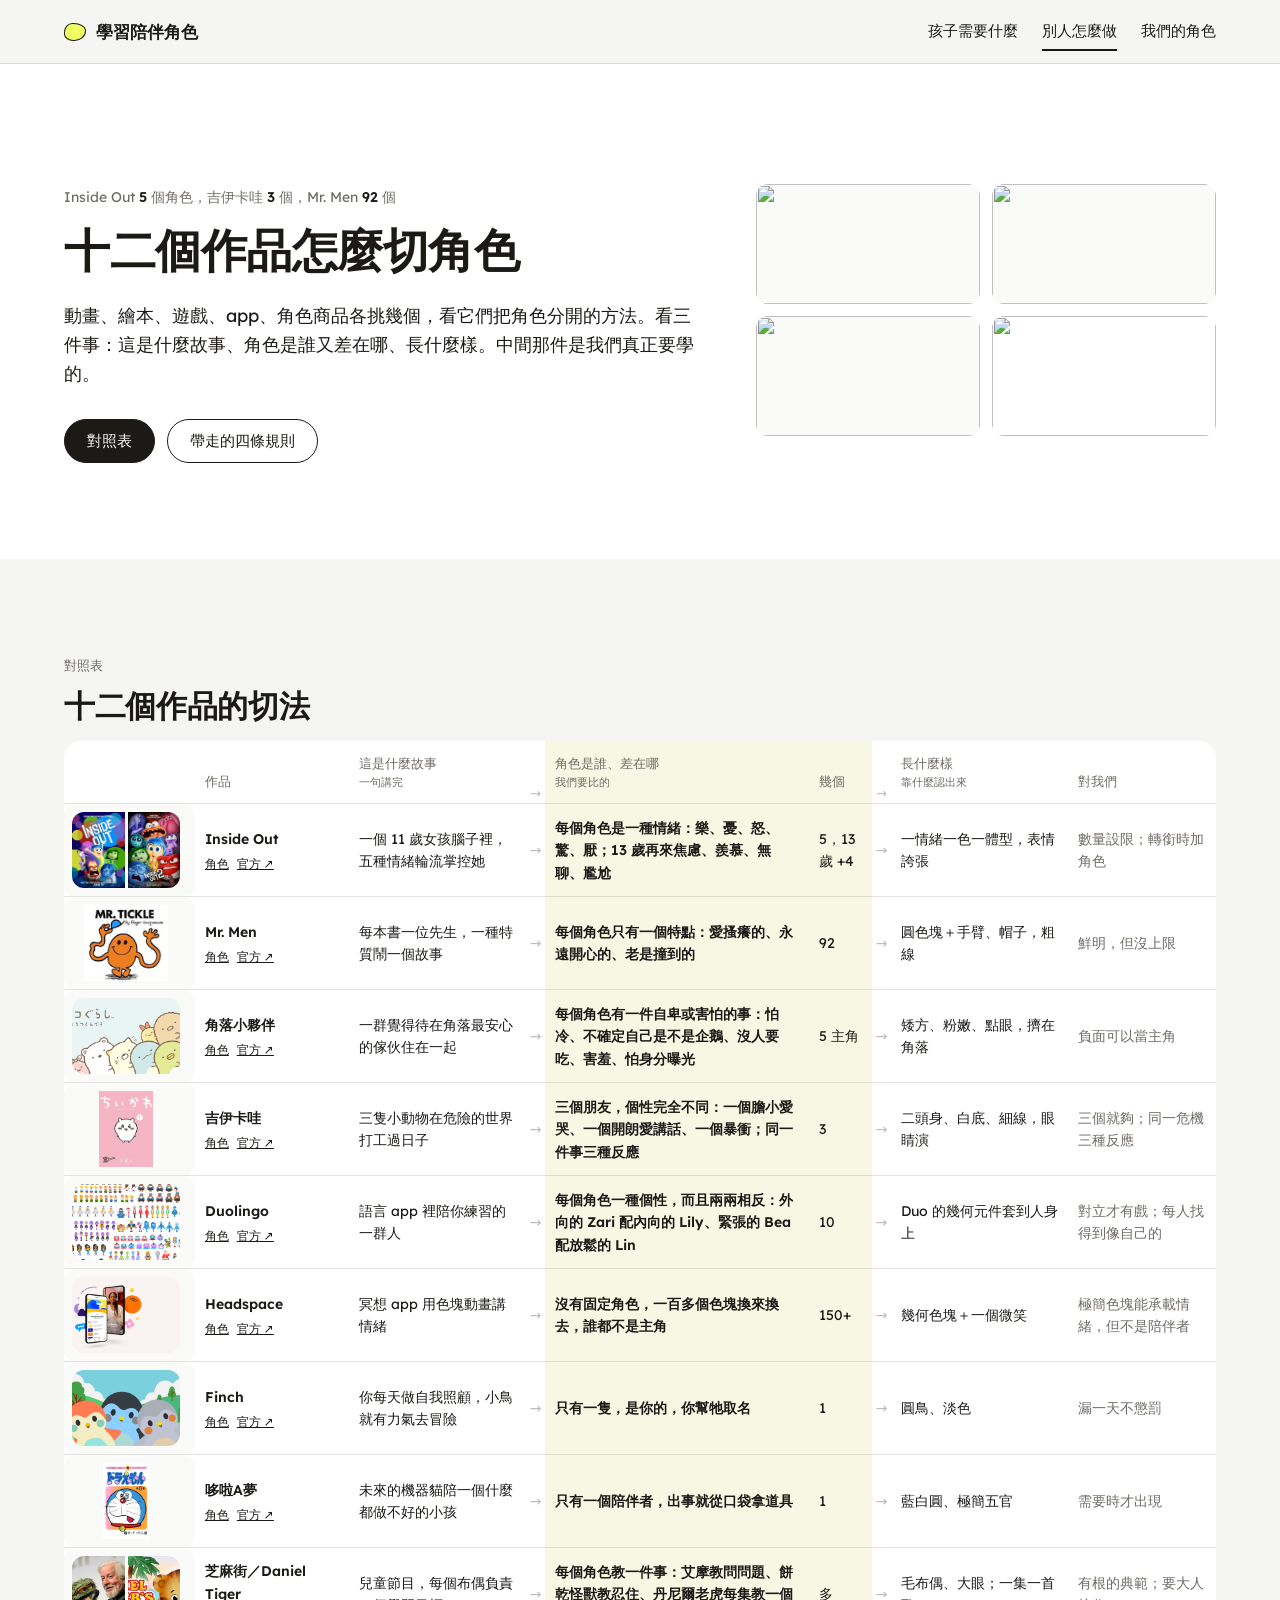
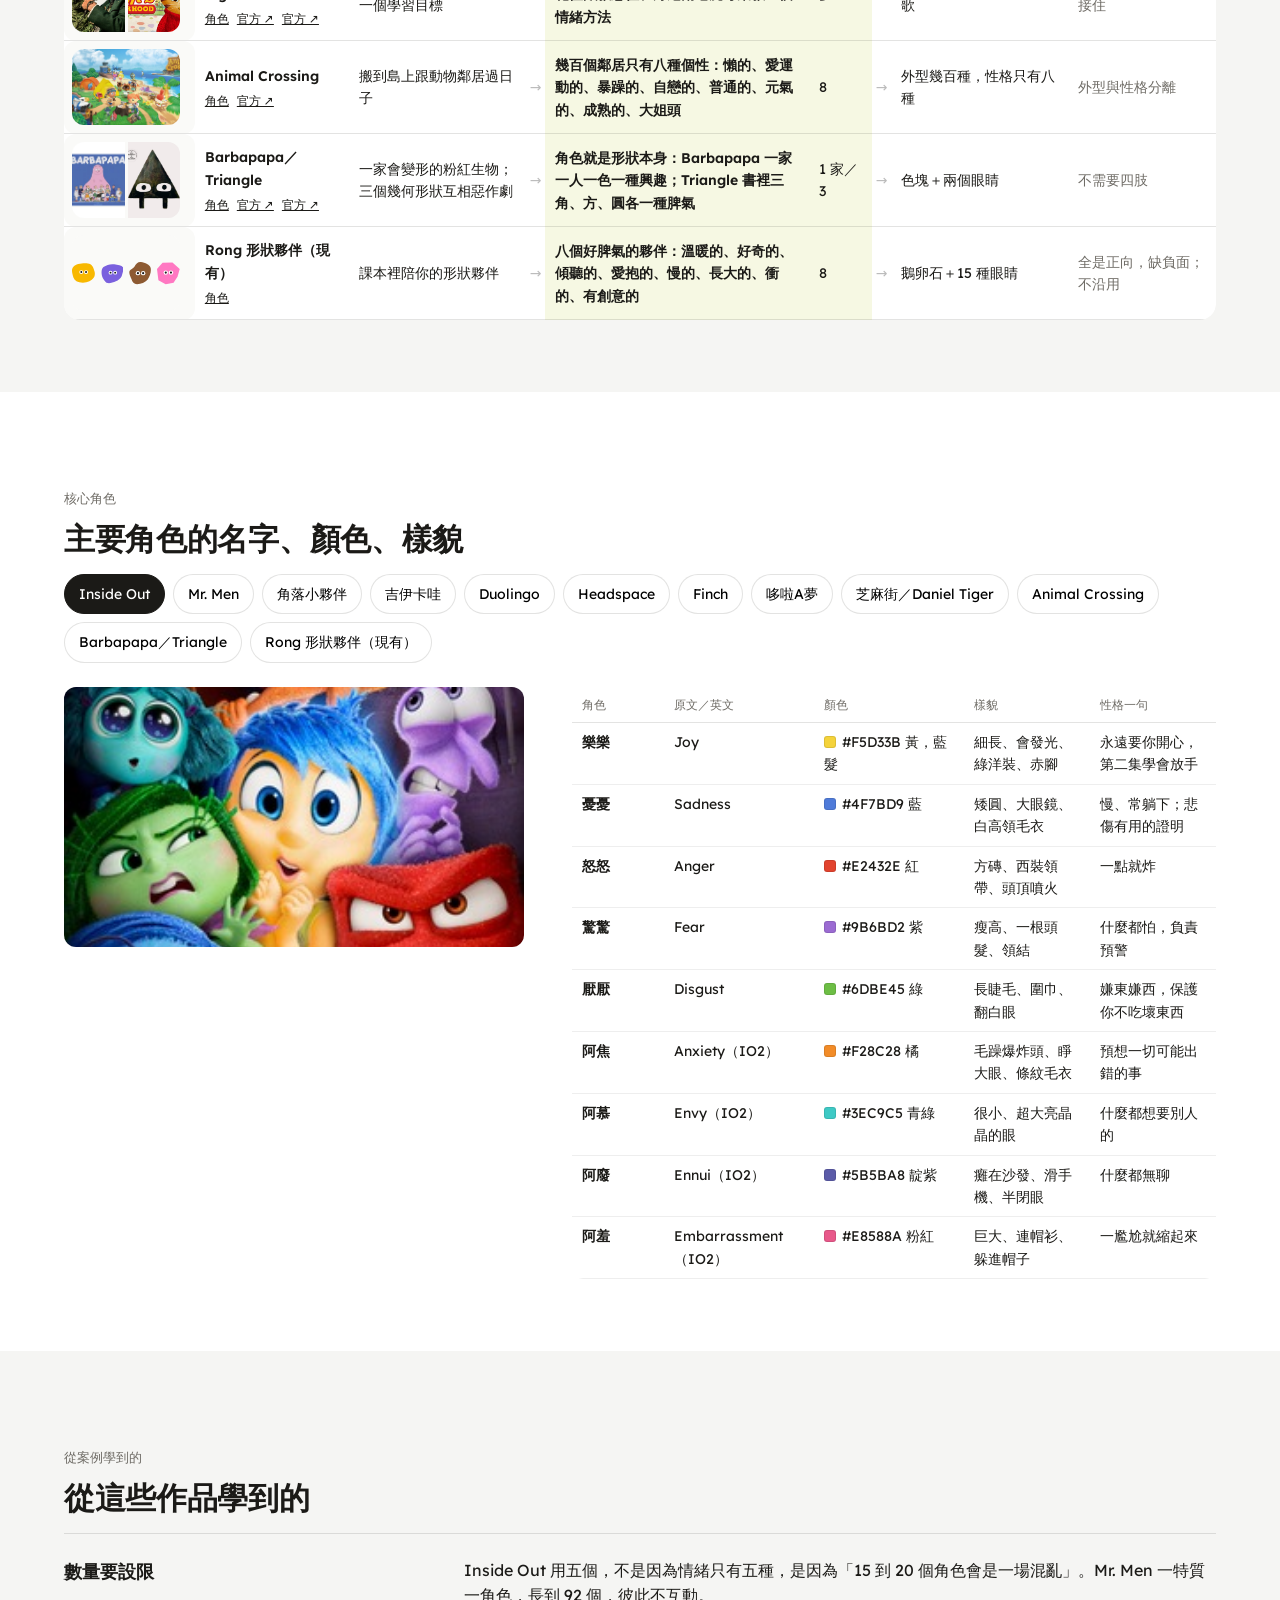
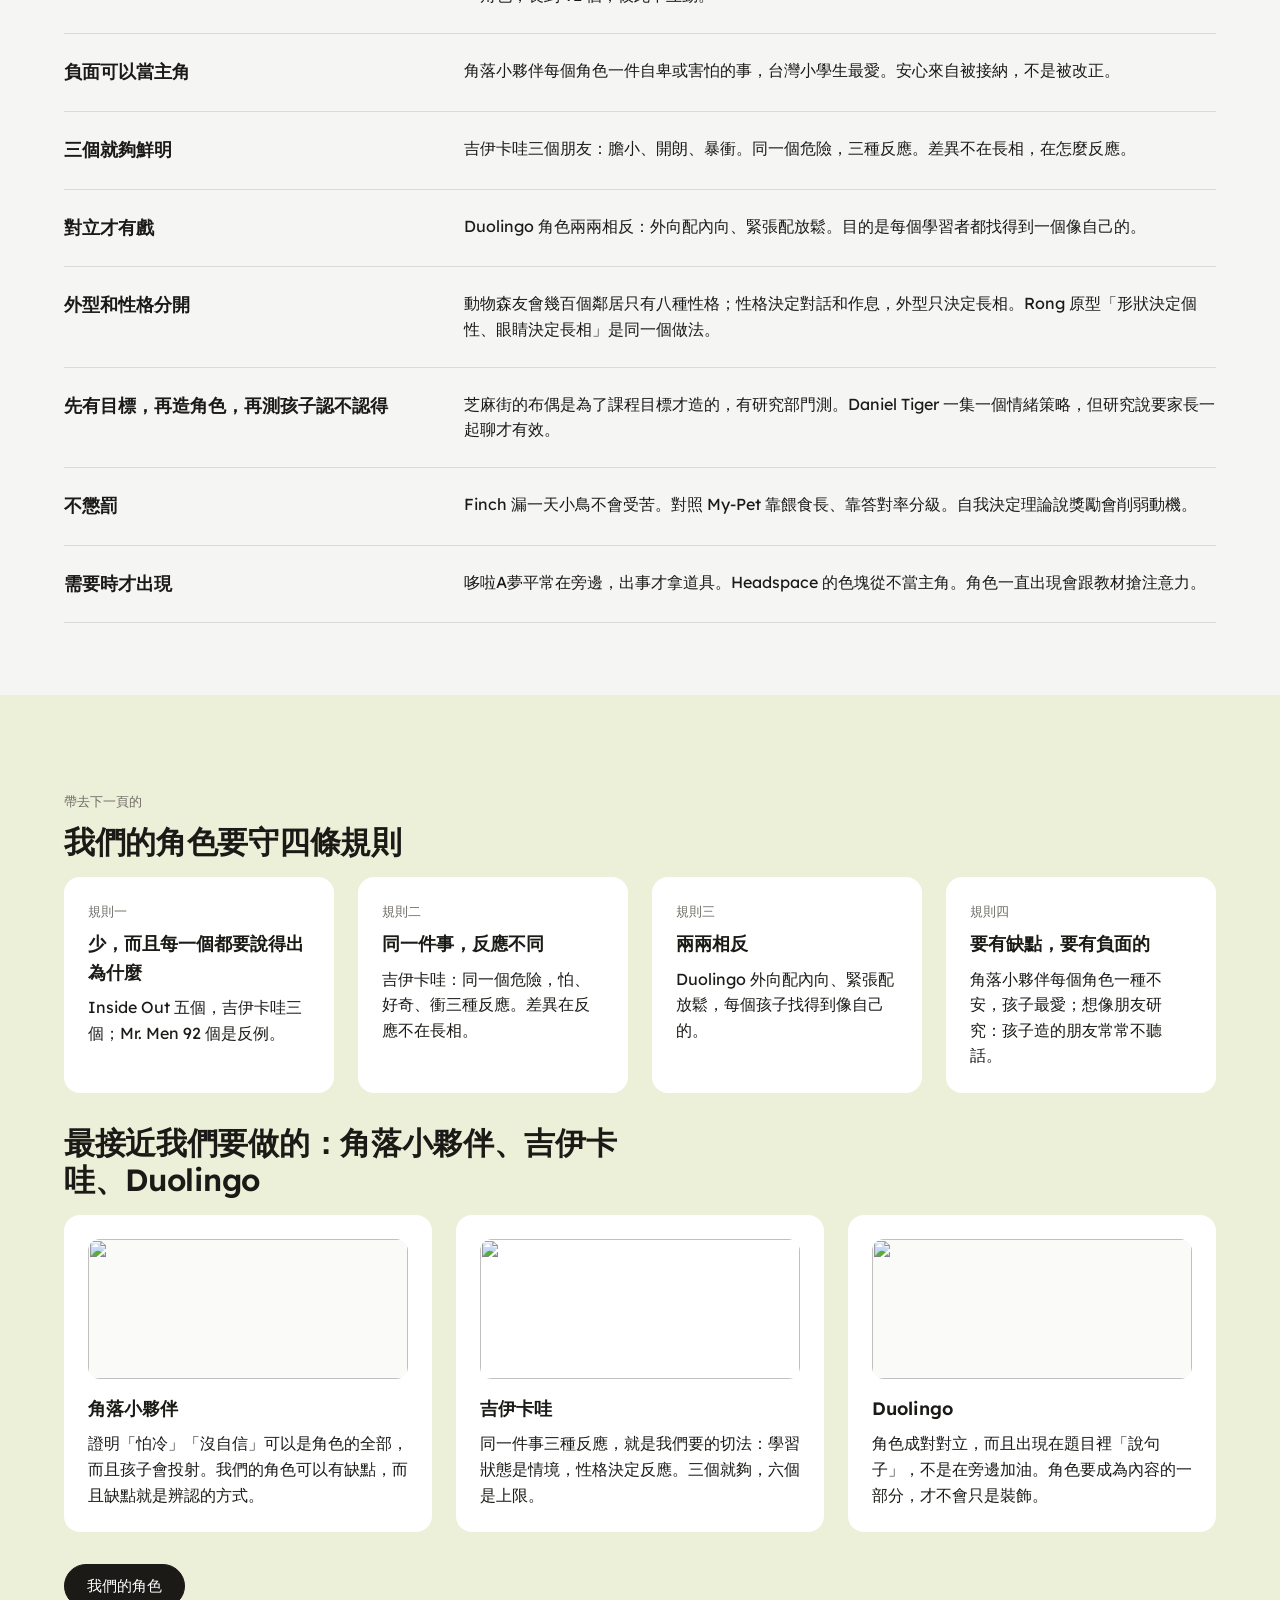
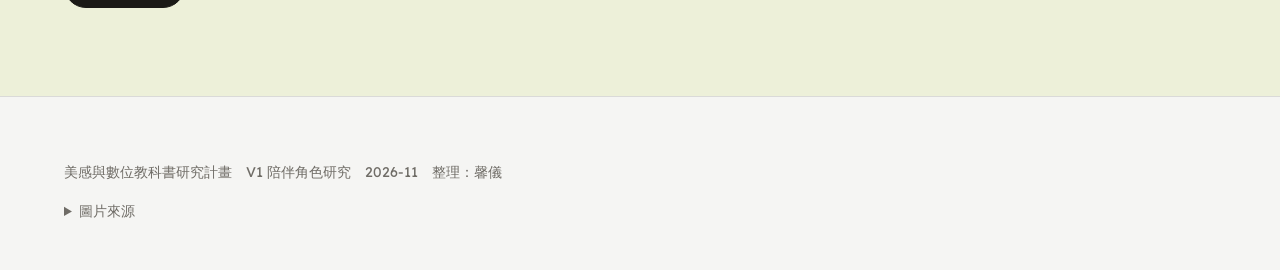
==== cases.html @ c7c50f67 "學習陪伴角色研究網站：孩子需要什麼、別人怎麼做、我們的角色" ====
<!doctype html>
<html lang="zh-Hant">
<head>
<meta charset="utf-8"><meta name="viewport" content="width=device-width, initial-scale=1, viewport-fit=cover">
<title>別人怎麼做｜學習陪伴角色</title>
<link href="https://fonts.googleapis.com/css2?family=Lexend:wght@400;500;600&display=swap" rel="stylesheet">
<link rel="stylesheet" href="style.css">
<style>
.cmp{border-collapse:collapse;width:100%;min-width:1092px;table-layout:fixed;background:#fff;border-radius:16px;overflow:hidden}
.cmp col.c-pic{width:124px}.cmp col.c-name{width:146px}.cmp col.c-story{width:168px}.cmp col.c-arrow{width:18px}.cmp col.c-hl{width:250px}.cmp col.c-n{width:60px}.cmp col.c-look{width:168px}.cmp col.c-take{width:140px}
.cmp th{font-weight:500;font-size:13px;color:var(--muted);text-align:left;padding:12px 10px;border-bottom:1px solid var(--line);vertical-align:bottom}
.cmp th small{display:block;font-size:11px;font-weight:400}
.cmp td{padding:12px 10px;border-bottom:1px solid var(--line);vertical-align:middle;font-size:14px}
.cmp td.pic{padding:8px}.cmp td.pic .pic{width:108px;height:76px}
.cmp td.name b{display:block;font-weight:600}.cmp td.name .lk{display:flex;flex-wrap:wrap;gap:8px;margin-top:4px}.cmp td.name a{font-size:12px}
.cmp .arrow{color:#bbb;text-align:center;padding:0}
.cmp .hl{background:#f6f8e3}.cmp td.hl b{font-weight:600}
.cmp .take{color:var(--muted)}
.chars{border-collapse:collapse;width:100%;font-size:14px;background:#fff;border-radius:12px;overflow:hidden}
.chars th{font-weight:500;color:var(--muted);font-size:12px;text-align:left;padding:8px 10px;border-bottom:1px solid var(--line)}
.chars td{padding:8px 10px;border-bottom:1px solid #eee;vertical-align:top}.chars td b{font-weight:600}
.chars th:first-child,.chars td:first-child{white-space:nowrap;width:92px}.chars td:nth-child(2){width:150px}.chars td:nth-child(3){width:150px}
.two.case{grid-template-columns:5fr 7fr}@media (max-width:900px){.two.case{grid-template-columns:1fr}}
.casepic{height:260px}
.casepic img{width:100%;height:100%;object-fit:cover}
.casepic.contain img{object-fit:contain;background:#fff}
</style>
</head>
<body>
<main>

<section class="hero"><div class="wrap">
  <div class="hero-grid">
    <div>
      <span class="fact">Inside Out <b>5</b> 個角色，吉伊卡哇 <b>3</b> 個，Mr. Men <b>92</b> 個</span>
      <h1>十二個作品怎麼切角色</h1>
      <p class="lead">動畫、繪本、遊戲、app、角色商品各挑幾個，看它們把角色分開的方法。看三件事：這是什麼故事、角色是誰又差在哪、長什麼樣。中間那件是我們真正要學的。</p>
      <div class="btn-row"><a class="btn" href="#對照">對照表</a><a class="btn sec" href="#學到">帶走的四條規則</a></div>
    </div>
    <div class="grid g2" style="gap:12px">
      <a class="pic" style="height:120px" href="#對照"><img src="../../../../attachments/陪伴ref-角落小夥伴.png" alt=""></a>
      <a class="pic" style="height:120px" href="#對照"><img src="../../../../attachments/陪伴ref-InsideOut2.jpg" alt="" style="object-position:top"></a>
      <a class="pic" style="height:120px" href="#對照"><img src="../../../../attachments/陪伴ref-Duolingo.png" alt="" style="object-position:left top"></a>
      <a class="pic" style="height:120px" href="#對照"><img src="../../../../attachments/陪伴ref-吉伊卡哇.jpg" alt="" style="object-fit:contain;background:#fff"></a>
    </div>
  </div>
</div></section>

<section id="對照"><div class="wrap">
  <div class="kicker">對照表</div>
  <h2>十二個作品的切法</h2>
  <div class="tscroll" id="cmp"></div>
</div></section>

<section class="alt" id="角色清單"><div class="wrap">
  <div class="kicker">核心角色</div>
  <h2>主要角色的名字、顏色、樣貌</h2>
  <div class="sel" id="sel"></div>
  <div class="two case">
    <div class="pic casepic" id="casepic"></div>
    <div id="chars"></div>
  </div>
</div></section>

<section id="學到"><div class="wrap">
  <div class="kicker">從案例學到的</div>
  <h2>從這些作品學到的</h2>
  <div>
    <div class="insight"><h3>數量要設限</h3><p>Inside Out 用五個，不是因為情緒只有五種，是因為「15 到 20 個角色會是一場混亂」。Mr. Men 一特質一角色，長到 92 個，彼此不互動。</p></div>
    <div class="insight"><h3>負面可以當主角</h3><p>角落小夥伴每個角色一件自卑或害怕的事，台灣小學生最愛。安心來自被接納，不是被改正。</p></div>
    <div class="insight"><h3>三個就夠鮮明</h3><p>吉伊卡哇三個朋友：膽小、開朗、暴衝。同一個危險，三種反應。差異不在長相，在怎麼反應。</p></div>
    <div class="insight"><h3>對立才有戲</h3><p>Duolingo 角色兩兩相反：外向配內向、緊張配放鬆。目的是每個學習者都找得到一個像自己的。</p></div>
    <div class="insight"><h3>外型和性格分開</h3><p>動物森友會幾百個鄰居只有八種性格；性格決定對話和作息，外型只決定長相。Rong 原型「形狀決定個性、眼睛決定長相」是同一個做法。</p></div>
    <div class="insight"><h3>先有目標，再造角色，再測孩子認不認得</h3><p>芝麻街的布偶是為了課程目標才造的，有研究部門測。Daniel Tiger 一集一個情緒策略，但研究說要家長一起聊才有效。</p></div>
    <div class="insight"><h3>不懲罰</h3><p>Finch 漏一天小鳥不會受苦。對照 My-Pet 靠餵食長、靠答對率分級。自我決定理論說獎勵會削弱動機。</p></div>
    <div class="insight"><h3>需要時才出現</h3><p>哆啦A夢平常在旁邊，出事才拿道具。Headspace 的色塊從不當主角。角色一直出現會跟教材搶注意力。</p></div>
  </div>
</div></section>

<section class="band"><div class="wrap">
  <div class="kicker">帶去下一頁的</div>
  <h2>我們的角色要守四條規則</h2>
  <div class="grid g4" style="margin-bottom:32px"><div class="card"><div class="k">規則一</div><h3>少，而且每一個都要說得出為什麼</h3><p>Inside Out 五個，吉伊卡哇三個；Mr. Men 92 個是反例。</p></div><div class="card"><div class="k">規則二</div><h3>同一件事，反應不同</h3><p>吉伊卡哇：同一個危險，怕、好奇、衝三種反應。差異在反應不在長相。</p></div><div class="card"><div class="k">規則三</div><h3>兩兩相反</h3><p>Duolingo 外向配內向、緊張配放鬆，每個孩子找得到像自己的。</p></div><div class="card"><div class="k">規則四</div><h3>要有缺點，要有負面的</h3><p>角落小夥伴每個角色一種不安，孩子最愛；想像朋友研究：孩子造的朋友常常不聽話。</p></div></div>
  <h2>最接近我們要做的：角落小夥伴、吉伊卡哇、Duolingo</h2>
  <div class="grid g3">
    <div class="card"><div class="pic" style="height:140px;margin-bottom:16px"><img src="../../../../attachments/陪伴ref-角落小夥伴.png" alt="" style="object-position:right"></div><h3>角落小夥伴</h3><p>證明「怕冷」「沒自信」可以是角色的全部，而且孩子會投射。我們的角色可以有缺點，而且缺點就是辨認的方式。</p></div>
    <div class="card"><div class="pic" style="height:140px;margin-bottom:16px"><img src="../../../../attachments/陪伴ref-吉伊卡哇.jpg" alt="" style="object-fit:contain;background:#fff"></div><h3>吉伊卡哇</h3><p>同一件事三種反應，就是我們要的切法：學習狀態是情境，性格決定反應。三個就夠，六個是上限。</p></div>
    <div class="card"><div class="pic" style="height:140px;margin-bottom:16px"><img src="../../../../attachments/陪伴ref-Duolingo.png" alt="" style="object-position:left top"></div><h3>Duolingo</h3><p>角色成對對立，而且出現在題目裡「說句子」，不是在旁邊加油。角色要成為內容的一部分，才不會只是裝飾。</p></div>
  </div>
  <p style="margin-top:32px"><a class="btn" href="roles.html">我們的角色</a></p>
</div></section>

</main>
<footer class="closing"><div class="wrap">
  <div>美感與數位教科書研究計畫　V1 陪伴角色研究　2026-11　整理：馨儀</div>
  <details><summary>圖片來源</summary><ul>
    <li>Inside Out、Inside Out 2 海報、Mr. Tickle 書封、吉伊卡哇第一集封面、哆啦A夢第一集封面、Barbapapa 書封：Wikipedia（版權屬各權利人，內部研究參考）</li>
    <li>角落小夥伴：san-x.co.jp；Duolingo：blog.duolingo.com 設計稿；Headspace：headspace.com；Finch：finchcare.com；Daniel Tiger：pbskids.org；動物森友會：animalcrossing.nintendo.com</li>
    <li>芝麻街 Oscar 與操偶師 Carroll Spinney：Wikimedia Commons；Triangle 書封：Open Library</li>
    <li>Rong 形狀夥伴：師生同步網站的實際元件</li>
    <li>角色中文名用台灣常見譯名；色碼是依圖取的近似值，不是官方色票</li>
  </ul></details>
</div></footer>
<script src="app.js"></script>
<script>
const A=ATT;
const im=(f,fit='cover',pos='center')=>`<img src="${A}${f}" style="width:100%;height:100%;object-fit:${fit};object-position:${pos}" alt="">`;
const im2=(f1,f2)=>`<div style="display:flex;gap:3px;width:100%;height:100%"><img src="${A}${f1}" style="flex:1;min-width:0;height:100%;object-fit:cover" alt=""><img src="${A}${f2}" style="flex:1;min-width:0;height:100%;object-fit:cover" alt=""></div>`;
const C=[
 {n:'Inside Out',story:'一個 11 歲女孩腦子裡，五種情緒輪流掌控她',unit:'每個角色是一種情緒：樂、憂、怒、驚、厭；13 歲再來焦慮、羨慕、無聊、尷尬',count:'5，13 歲 +4',look:'一情緒一色一體型，表情誇張',take:'數量設限；轉銜時加角色',site:'https://movies.disney.com/inside-out-2',lib:'Inside Out 的情緒怎麼選（Ekman、Keltner）',pic:im2('陪伴ref-InsideOut1.jpg','陪伴ref-InsideOut2.jpg'),big:['陪伴ref-InsideOut2.jpg','cover'],
  chars:[['樂樂','Joy','#F5D33B 黃，藍髮','細長、會發光、綠洋裝、赤腳','永遠要你開心，第二集學會放手'],['憂憂','Sadness','#4F7BD9 藍','矮圓、大眼鏡、白高領毛衣','慢、常躺下；悲傷有用的證明'],['怒怒','Anger','#E2432E 紅','方磚、西裝領帶、頭頂噴火','一點就炸'],['驚驚','Fear','#9B6BD2 紫','瘦高、一根頭髮、領結','什麼都怕，負責預警'],['厭厭','Disgust','#6DBE45 綠','長睫毛、圍巾、翻白眼','嫌東嫌西，保護你不吃壞東西'],['阿焦','Anxiety（IO2）','#F28C28 橘','毛躁爆炸頭、睜大眼、條紋毛衣','預想一切可能出錯的事'],['阿慕','Envy（IO2）','#3EC9C5 青綠','很小、超大亮晶晶的眼','什麼都想要別人的'],['阿廢','Ennui（IO2）','#5B5BA8 靛紫','癱在沙發、滑手機、半閉眼','什麼都無聊'],['阿羞','Embarrassment（IO2）','#E8588A 粉紅','巨大、連帽衫、躲進帽子','一尷尬就縮起來']]},
 {n:'Mr. Men',story:'每本書一位先生，一種特質鬧一個故事',unit:'每個角色只有一個特點：愛搔癢的、永遠開心的、老是撞到的',count:'92',look:'圓色塊＋手臂、帽子，粗線',take:'鮮明，但沒上限',site:'https://www.mrmen.com/',lib:'Mr. Men：一角色一特質',pic:im('陪伴ref-MrTickle.jpg','contain'),big:['陪伴ref-MrTickle.jpg','contain'],
  chars:[['搔癢先生','Mr. Tickle','#F58220 橘','圓、超長彈簧手臂、藍帽','到處搔人癢'],['快樂先生','Mr. Happy','#FFD200 黃','正圓、大笑臉','永遠開心'],['碰碰先生','Mr. Bump','#3B8BD9 藍','圓、頭上綁繃帶','走到哪撞到哪'],['愛生氣先生','Mr. Grumpy','#5B7FC7 藍灰','長方形、皺眉、帽子','什麼都不順眼'],['大力先生','Mr. Strong','#E53935 紅','正方形、綠帽','力大無窮'],['陽光小姐','Little Miss Sunshine','#FFD200 黃','圓、辮子、笑臉','讓人開心']]},
 {n:'角落小夥伴',story:'一群覺得待在角落最安心的傢伙住在一起',unit:'每個角色有一件自卑或害怕的事：怕冷、不確定自己是不是企鵝、沒人要吃、害羞、怕身分曝光',count:'5 主角',look:'矮方、粉嫩、點眼，擠在角落',take:'負面可以當主角',site:'https://www.san-x.co.jp/sumikko/',lib:'角落小夥伴：每個角色一種不安',pic:im('陪伴ref-角落小夥伴.png','cover','right'),big:['陪伴ref-角落小夥伴.png','cover'],
  chars:[['白熊','しろくま Shirokuma','#FFFFFF 白，粉紅耳','圓胖、常裹粉紅點點包巾','怕冷，從北方逃來'],['企鵝？','ぺんぎん？ Penguin?','#C8E6A0 淡綠','圓、黃嘴、頭頂好像少了盤子','不確定自己是不是企鵝'],['炸豬排','とんかつ Tonkatsu','#D9A066 褐邊，粉肉','圓、1% 肉 99% 肥','沒人要吃的那一塊'],['貓','ねこ Neko','#FFF3C4 奶黃，褐斑','圓、常縮著抓牆','害羞'],['蜥蜴','とかげ Tokage','#8FD3C8 藍綠','圓、小尾巴','其實是恐龍，怕被發現'],['炸蝦尾、包巾、珍珠、雜草、灰塵','配角','各色','更小、更邊角','各有一種被剩下的理由']]},
 {n:'吉伊卡哇',story:'三隻小動物在危險的世界打工過日子',unit:'三個朋友，個性完全不同：一個膽小愛哭、一個開朗愛講話、一個暴衝；同一件事三種反應',count:'3',look:'二頭身、白底、細線，眼睛演',take:'三個就夠；同一危機三種反應',site:'https://chiikawa-info.jp/',lib:'吉伊卡哇：三個就夠',pic:im('陪伴ref-吉伊卡哇.jpg','contain'),big:['陪伴ref-吉伊卡哇.jpg','contain'],
  chars:[['吉伊卡哇','ちいかわ Chiikawa','#FFFFFF 白，粉頰','小、圓、像倉鼠、常流淚','膽小愛哭但善良；不太會講話'],['小八','ハチワレ Hachiware','#FFFFFF 白＋#5BA7E0 藍（八字臉）','貓、藍耳藍背、會笑','開朗、好奇、三個裡唯一會講話'],['烏薩奇','うさぎ Usagi','#FFF6C8 淡黃','兔、長耳、大嘴','暴衝、吵、最強'],['栗子饅頭、飛鼠、獅薩','くりまんじゅう／モモンガ／シーサー','褐／白／橘','配角','各一種怪癖']]},
 {n:'Duolingo',story:'語言 app 裡陪你練習的一群人',unit:'每個角色一種個性，而且兩兩相反：外向的 Zari 配內向的 Lily、緊張的 Bea 配放鬆的 Lin',count:'10',look:'Duo 的幾何元件套到人身上',take:'對立才有戲；每人找得到像自己的',site:'https://design.duolingo.com/',lib:'Duolingo 角色群：讓每個學習者找到自己',pic:im('陪伴ref-Duolingo.png','cover','left top'),big:['陪伴ref-Duolingo.png','cover'],
  chars:[['多兒','Duo','#58CC02 綠','貓頭鷹、大眼、分離的腳','催你練習的吉祥物'],['莉莉','Lily','紫髮、黑衣','青少女、面無表情','超內向、自我保護式的諷刺'],['莎麗','Zari','（官方未標色）','青少女、Lily 的好友','超外向、十個社團'],['貝婭','Bea','（官方未標色）','成人、束髮','有野心、神經質'],['林','Lin','（官方未標色）','青少女','超放鬆、愛三明治'],['小俊','Junior','橘髮、紅上衣','小男孩、背包','Eddy 的兒子'],['奧斯卡','Oscar','白髮白鬍','老先生','藝術老師、挑剔'],['露西','Lucy','灰髮','老太太','神秘的過去'],['艾迪、維克蘭、法斯塔夫','Eddy／Vikram／Falstaff','（官方未標色）','爸爸／叔叔／大熊','健身狂／愛做菜／愛吃']]},
 {n:'Headspace',story:'冥想 app 用色塊動畫講情緒',unit:'沒有固定角色，一百多個色塊換來換去，誰都不是主角',count:'150+',look:'幾何色塊＋一個微笑',take:'極簡色塊能承載情緒，但不是陪伴者',site:'https://www.headspace.com/',lib:'Headspace 與 Finch：陪伴 App 的色塊和小鳥',pic:im('陪伴ref-Headspace.png','cover','right'),big:['陪伴ref-Headspace.png','cover'],
  chars:[['（無具名角色）','—','橘色塊為主，配紫、藍、黃','幾何色塊、只有一個微笑','沒有性格，只有情緒圖解']]},
 {n:'Finch',story:'你每天做自我照顧，小鳥就有力氣去冒險',unit:'只有一隻，是你的，你幫牠取名',count:'1',look:'圓鳥、淡色',take:'漏一天不懲罰',site:'https://finchcare.com/',lib:'Headspace 與 Finch：陪伴 App 的色塊和小鳥',pic:im('陪伴ref-Finch.png'),big:['陪伴ref-Finch.png','cover'],
  chars:[['你的小鳥','Finch（玩家自己取名）','玩家選色：橘、藍、灰等','圓鳥、腮紅、小翅膀','你照顧牠，牠去冒險']]},
 {n:'哆啦A夢',story:'未來的機器貓陪一個什麼都做不好的小孩',unit:'只有一個陪伴者，出事就從口袋拿道具',count:'1',look:'藍白圓、極簡五官',take:'需要時才出現',site:'https://dora-world.com/',lib:'',pic:im('陪伴ref-哆啦A夢.jpg','contain'),big:['陪伴ref-哆啦A夢.jpg','contain'],
  chars:[['哆啦A夢','ドラえもん Doraemon','#1E90FF 藍＋白肚','圓、沒耳朵、紅項圈鈴鐺、四次元口袋','有事就拿道具；怕老鼠'],['大雄','のび太 Nobita','黃上衣','眼鏡男孩','什麼都做不好，所以需要陪伴者'],['哆啦美','ドラミ Dorami','#FFD200 黃','圓、有耳朵、蝴蝶結','比哥哥可靠']]},
 {n:'芝麻街／Daniel Tiger',story:'兒童節目，每個布偶負責一個學習目標',unit:'每個角色教一件事：艾摩教問問題、餅乾怪獸教忍住、丹尼爾老虎每集教一個情緒方法',count:'多',look:'毛布偶、大眼；一集一首歌',take:'有根的典範；要大人接住',site:'https://www.sesamestreet.org/｜https://pbskids.org/daniel/',lib:'Daniel Tiger 與芝麻街：角色照目標設計、照研究測',pic:im2('陪伴ref-芝麻街.jpg','陪伴ref-DanielTiger.jpg'),big:['陪伴ref-DanielTiger.jpg','cover'],
  chars:[['艾摩','Elmo','#E53935 紅','毛茸茸、橘鼻','三歲半的心智，什麼都問'],['大鳥','Big Bird','#FFD200 黃','8 呎高、羽毛','六歲的心智，天真'],['餅乾怪獸','Cookie Monster','#2E6FD9 藍','毛茸茸、亂眼','自制力的反面教材'],['奧斯卡','Oscar the Grouch','#4C8C3F 綠','住垃圾桶、單眉','愛抱怨，負面角色'],['丹尼爾老虎','Daniel Tiger','#F28C28 橘條紋，紅毛衣','四歲小老虎、球鞋','每集學一個情緒策略，用歌記'],['凱特琳娜、O 貓頭鷹、星期三王子','Katerina Kittycat／O the Owl／Prince Wednesday','粉／藍／紫','丹尼爾的同學','各一種小孩：愛跳舞、愛讀書、愛演']]},
 {n:'Animal Crossing',story:'搬到島上跟動物鄰居過日子',unit:'幾百個鄰居只有八種個性：懶的、愛運動的、暴躁的、自戀的、普通的、元氣的、成熟的、大姐頭',count:'8',look:'外型幾百種，性格只有八種',take:'外型與性格分離',site:'https://animalcrossing.nintendo.com/new-horizons/',lib:'Animal Crossing 村民八種性格',pic:im('陪伴ref-AnimalCrossing.jpg'),big:['陪伴ref-AnimalCrossing.jpg','cover'],
  chars:[['悠閒','Lazy ぼんやり','—','男','愛吃愛睡，講話慢'],['運動','Jock ハキハキ','—','男','滿腦子肌肉'],['暴躁','Cranky コワイ','—','男','低沉、嘴硬心軟'],['自戀','Smug キザ','—','男','紳士腔、愛耍帥'],['普通','Normal ふつう','—','女','溫和、愛讀書'],['元氣','Peppy ゲンキ','—','女','興奮、想當偶像'],['成熟','Snooty オトナ','—','女','講究、有點高傲'],['大姐姐','Big Sister アネキ','—','女','豪爽、會罩你']]},
 {n:'Barbapapa／Triangle',story:'一家會變形的粉紅生物；三個幾何形狀互相惡作劇',unit:'角色就是形狀本身：Barbapapa 一家一人一色一種興趣；Triangle 書裡三角、方、圓各一種脾氣',count:'1 家／3',look:'色塊＋兩個眼睛',take:'不需要四肢',site:'https://www.barbapapa.com/｜https://www.macbarnett.com/',lib:'',pic:im2('陪伴ref-Barbapapa.jpg','陪伴ref-Triangle.jpg'),big:['陪伴ref-Triangle.jpg','contain'],
  chars:[['巴巴爸爸','Barbapapa','#F4A6C8 粉紅','梨形、會變任何形狀','溫和、什麼都接得住'],['巴巴媽媽','Barbamama','#222222 黑','同形','堅定'],['七個小孩','Barbazoo 黃、Barbalala 綠、Barbalib 橘、Barbabeau 黑毛、Barbabelle 紫、Barbabright 藍、Barbabravo 紅','一人一色','同形','一人一種興趣：動物、音樂、書、畫、美、科學、運動'],['三角形','Triangle（Mac Barnett × Jon Klassen）','#333333 深灰黑','三角形＋兩隻眼＋兩條腿','愛惡作劇'],['方形、圓形','Square／Circle','灰','方、圓','各一種脾氣']]},
 {n:'Rong 形狀夥伴（現有）',story:'課本裡陪你的形狀夥伴',unit:'八個好脾氣的夥伴：溫暖的、好奇的、傾聽的、愛抱的、慢的、長大的、衝的、有創意的',count:'8',look:'鵝卵石＋15 種眼睛',take:'全是正向，缺負面；不沿用',site:'',lib:'',pic:`<div style="display:flex;gap:6px;align-items:center;justify-content:center;height:100%">${['amber','purple','brown','pink'].map(k=>blob(k,'rong',{box:30,color:{amber:'#F8B800',purple:'#7A60DE',brown:'#8D5A32',pink:'#FF78C2'}[k]})).join('')}</div>`,big:null,
  chars:[['叮咚','lime','#E9FF45','寬扁','創意與聯想'],['好奇星','purple','#7A60DE','斜圓','好奇探索'],['抱抱','pink','#FF78C2','多邊形','情感連結'],['樹洞','brown','#8D5A32','圓','接納傾聽'],['火花','orange','#FF7738','大圓','行動突破'],['小暖','amber','#F8B800','橫圓','溫暖鼓勵'],['慢慢','cyan','#00BEE6','圓','從容專注'],['芽芽','green','#009A5E','小圓','成長嘗試']]},
];
const LIB='../../../../library/';
document.getElementById('cmp').innerHTML=`<table class="cmp"><colgroup><col class="c-pic"><col class="c-name"><col class="c-story"><col class="c-arrow"><col class="c-hl"><col class="c-n"><col class="c-arrow"><col class="c-look"><col class="c-take"></colgroup><thead><tr>
<th></th><th>作品</th><th>這是什麼故事<small>一句講完</small></th><th class="arrow">→</th><th class="hl">角色是誰、差在哪<small>我們要比的</small></th><th class="hl">幾個</th><th class="arrow">→</th><th>長什麼樣<small>靠什麼認出來</small></th><th class="take">對我們</th></tr></thead><tbody>`+
C.map((c,i)=>`<tr><td class="pic"><div class="pic">${c.pic}</div></td><td class="name"><b>${c.n}</b><div class="lk"><a href="#角色清單" onclick="pick(${i})">角色</a>${c.site.split('｜').filter(Boolean).map(u=>`<a href="${u}" target="_blank">官方 ↗</a>`).join('')}</div></td><td>${c.story}</td><td class="arrow">→</td><td class="hl"><b>${c.unit}</b></td><td class="hl">${c.count}</td><td class="arrow">→</td><td>${c.look}</td><td class="take">${c.take}</td></tr>`).join('')+'</tbody></table>';
let cur=0;
function sw(c){const m=(c||'').match(/#[0-9A-Fa-f]{6}/);return m?`<i class="sw" style="background:${m[0]}"></i>`:''}
function pick(i){cur=i;render()}
function render(){
  document.getElementById('sel').innerHTML=C.map((c,i)=>`<button class="${i===cur?'on':''}" onclick="pick(${i})">${c.n}</button>`).join('');
  const c=C[cur];
  const pc=document.getElementById('casepic');
  if(c.big){pc.className='pic casepic'+(c.big[1]==='contain'?' contain':'');pc.innerHTML=`<img src="${A}${c.big[0]}" alt="">`}
  else{pc.className='pic casepic';pc.innerHTML=`<div style="display:flex;gap:10px;align-items:center;justify-content:center;height:100%;flex-wrap:wrap;padding:16px">${['lime','purple','pink','brown','orange','amber','cyan','green'].map(k=>blob(k,'rong',{box:52,color:{lime:'#E9FF45',purple:'#7A60DE',pink:'#FF78C2',brown:'#8D5A32',orange:'#FF7738',amber:'#F8B800',cyan:'#00BEE6',green:'#009A5E'}[k]})).join('')}</div>`}
  document.getElementById('chars').innerHTML=`<table class="chars"><thead><tr><th>角色</th><th>原文／英文</th><th>顏色</th><th>樣貌</th><th>性格一句</th></tr></thead><tbody>${c.chars.map(r=>`<tr><td><b>${r[0]}</b></td><td>${r[1]}</td><td>${sw(r[2])}${r[2]}</td><td>${r[3]}</td><td>${r[4]}</td></tr>`).join('')}</tbody></table>`;
}
render();
</script>
</body>
</html>
---- style.css ----
*{box-sizing:border-box}
html,body{margin:0}
:root{
  --ink:#1b1a17;--muted:#6f6c66;--line:rgba(27,26,23,.12);
  --g-main:#f5f5f3;--g-alt:#ffffff;--g-band:#edf0d9;--lime:#F0FF62;--action:#1b1a17;
  --amber:#F3C11B;--sun:#FF854A;--forest:#00A36E;--pink:#FF87C7;--sky:#03C5E9;--violet:#7F6CDF;--russet:#93663C;
  --nav:64px;--gut:clamp(16px,5vw,80px);--padt:96px;--padb:72px;
  --t-h1:clamp(32px,3.6vw,52px);--t-h2:clamp(26px,2.4vw,34px);--t-h3:18px;--t-lead:clamp(17px,1.4vw,20px);--t-body:16px;--t-small:14px;--t-label:13px;
  --r-lg:16px;--r-md:12px;--r-sm:8px;
  --s-1:4px;--s-2:8px;--s-3:12px;--s-4:16px;--s-5:24px;--s-6:32px;--s-7:48px;--s-8:64px;--s-9:96px;
}
body{background:var(--g-main);color:var(--ink);font-family:Lexend,"PingFang TC","Noto Sans TC",system-ui,sans-serif;font-size:var(--t-body);line-height:1.6;-webkit-font-smoothing:antialiased}
a{color:inherit}
img{display:block;max-width:100%}
.wrap{max-width:1280px;margin:0 auto;padding:0 var(--gut)}

/* nav */
header.nav{position:fixed;top:0;left:0;right:0;height:var(--nav);background:var(--g-main);border-bottom:1px solid var(--line);z-index:10}
header.nav .wrap{height:100%;display:flex;align-items:center;justify-content:space-between;gap:var(--s-5)}
.brand{display:flex;align-items:center;gap:10px;text-decoration:none;font-weight:600;font-size:17px}
.brand .mark{width:22px;height:18px;background:var(--lime);border-radius:40% 60% 55% 45%/55% 45% 60% 40%;border:1.5px solid var(--ink)}
nav.links{display:flex;gap:var(--s-5)}
nav.links a{text-decoration:none;font-size:15px;font-weight:500;padding:6px 0;border-bottom:2px solid transparent;white-space:nowrap}
nav.links a[aria-current=page]{border-bottom-color:var(--ink)}
nav.links a:hover{border-bottom-color:var(--line)}
@media (max-width:640px){nav.links{gap:var(--s-4)}nav.links a{font-size:14px}.brand span.t{display:none}}

/* sections */
main{padding-top:var(--nav)}
section{padding:var(--padt) 0 var(--padb)}
section.hero{padding-top:calc(var(--s-9) + var(--s-5));padding-bottom:var(--s-9);background:var(--g-alt)}
section.alt{background:var(--g-alt)}
section.band{background:var(--g-band)}
h1{font-size:var(--t-h1);line-height:1.15;letter-spacing:-.01em;font-weight:600;margin:0 0 var(--s-5);max-width:22ch}
h2{font-size:var(--t-h2);line-height:1.2;letter-spacing:-.01em;font-weight:600;margin:0 0 var(--s-4);max-width:28ch}
h3{font-size:var(--t-h3);font-weight:600;margin:0 0 var(--s-2)}
.lead{font-size:var(--t-lead);line-height:1.6;max-width:60ch;margin:0 0 var(--s-6);color:var(--ink)}
.sub{color:var(--muted);font-size:var(--t-small);margin:0 0 var(--s-6);max-width:70ch}
.muted{color:var(--muted)}
.fact{display:inline-block;font-size:var(--t-small);color:var(--muted);margin-bottom:var(--s-4)}
.fact b{color:var(--ink);font-weight:600}
.hero-grid{display:grid;grid-template-columns:7fr 5fr;gap:var(--s-7);align-items:start}
@media (max-width:900px){.hero-grid{grid-template-columns:1fr}}
.measure{max-width:62ch}

/* grid & cards */
.grid{display:grid;gap:var(--s-5)}
.g2{grid-template-columns:repeat(2,1fr)}.g3{grid-template-columns:repeat(3,1fr)}.g4{grid-template-columns:repeat(4,1fr)}
@media (max-width:1000px){.g4{grid-template-columns:repeat(2,1fr)}.g3{grid-template-columns:repeat(2,1fr)}}
@media (max-width:640px){.g2,.g3,.g4{grid-template-columns:1fr}}
.card{background:var(--g-alt);border-radius:var(--r-lg);padding:var(--s-5);transition:transform .18s ease,box-shadow .18s ease}
.card.on-band,.band .card{background:#fff}
.alt .card{background:var(--g-main)}
a.card{text-decoration:none;display:block}
a.card:hover{transform:translateY(-2px);box-shadow:0 8px 24px rgba(27,26,23,.08)}
.card .k{font-size:var(--t-label);color:var(--muted);font-weight:500;margin-bottom:var(--s-2)}
.card p{margin:0}
.card p+p{margin-top:var(--s-2)}
.card .src{font-size:var(--t-label);color:var(--muted);margin-top:var(--s-3)}
.num{font-size:38px;line-height:1;font-weight:600;letter-spacing:-.02em;margin-bottom:var(--s-2)}

/* tables */
table.t{border-collapse:collapse;width:100%;background:var(--g-alt);border-radius:var(--r-lg);overflow:hidden}
.alt table.t{background:var(--g-main)}
table.t th{font-weight:500;font-size:var(--t-label);color:var(--muted);text-align:left;padding:12px 14px;border-bottom:1px solid var(--line);vertical-align:bottom}
table.t th small{display:block;font-weight:400;font-size:12px}
table.t td{padding:12px 14px;border-bottom:1px solid var(--line);vertical-align:top;font-size:15px}
table.t tr:last-child td{border-bottom:0}
table.t td b{font-weight:600}
table.t .hl{background:#f6f8e3}
.tscroll{overflow-x:auto;border-radius:var(--r-lg)}
.dot{display:inline-block;width:12px;height:12px;border-radius:50%;background:var(--ink)}
.dot.m{opacity:.42}.dot.w{opacity:.14}.dot.n{opacity:0}
.chip{display:inline-block;font-size:12px;padding:2px 9px;border-radius:999px;background:#ececea;white-space:nowrap;margin:2px 2px 0 0}
.band .chip,.alt .chip{background:#ececea}
.sw{display:inline-block;width:12px;height:12px;border-radius:3px;vertical-align:-1px;margin-right:6px;border:1px solid rgba(0,0,0,.1)}

/* steps / timeline */
.steps{display:grid;grid-template-columns:repeat(4,1fr);gap:var(--s-5)}
@media (max-width:1000px){.steps{grid-template-columns:repeat(2,1fr)}}
@media (max-width:640px){.steps{grid-template-columns:1fr}}
.step .age{font-size:var(--t-label);color:var(--muted);font-weight:500}
.step h3{margin-top:var(--s-1)}
.step .need{margin-top:var(--s-3);padding-top:var(--s-3);border-top:1px solid var(--line)}
.step .need b{font-weight:600}

/* buttons & links */
.btn{display:inline-flex;align-items:center;gap:8px;height:44px;padding:0 22px;border-radius:999px;border:1.5px solid var(--ink);background:var(--ink);color:#fff;text-decoration:none;font-weight:500;font-size:15px;transition:transform .12s ease}
.btn:hover{transform:translateY(-1px)}.btn:active{transform:translateY(0)}
.btn.sec{background:transparent;color:var(--ink)}
.btn-row{display:flex;gap:var(--s-3);flex-wrap:wrap}
.link{text-decoration:underline;text-underline-offset:3px;text-decoration-thickness:1px}
.link:hover{text-decoration-thickness:2px}

/* pics */
.pic{border-radius:var(--r-md);overflow:hidden;background:#fafaf8}
.pic img{width:100%;height:100%;object-fit:cover;transition:transform .25s ease}
a .pic:hover img{transform:scale(1.02)}

/* footer */
footer.closing{padding:var(--s-8) 0 var(--s-7);border-top:1px solid var(--line);color:var(--muted);font-size:var(--t-small)}
footer.closing .wrap{display:grid;gap:var(--s-4)}
footer.closing details summary{cursor:pointer}
footer.closing ul{margin:var(--s-3) 0 0;padding-left:18px}
footer.closing li{margin:3px 0}

/* page-specific */
.axis{background:#fff;border-radius:var(--r-lg);padding:var(--s-4)}
.role{background:#fff;border-radius:var(--r-lg);padding:var(--s-4);text-align:center}
.role .n{font-weight:600;margin-top:var(--s-2)}
.role .s{font-size:var(--t-label);color:var(--muted)}
.role .q{font-size:14px;margin-top:var(--s-2);padding:6px 10px;background:var(--g-main);border-radius:var(--r-sm)}
.role .bad{font-size:13px;color:#9a3b2e;margin-top:var(--s-2)}
.mx td{font-size:14px}
.mx th img,.mx th svg{display:block;margin:0 auto 4px}
.mx th{text-align:center}
.mx td.first{width:120px}
.sel{display:flex;gap:var(--s-2);flex-wrap:wrap;margin-bottom:var(--s-5)}
.sel button{font:inherit;font-size:14px;padding:8px 14px;border-radius:999px;border:1.5px solid var(--line);background:#fff;cursor:pointer}
.sel button.on{border-color:var(--ink);background:var(--ink);color:#fff}
.shapes{display:flex;flex-wrap:wrap;gap:10px;align-items:flex-end}
.sh{width:104px;height:104px;display:flex;align-items:center;justify-content:center;background:var(--g-main);border-radius:var(--r-md)}
.sh.corner{align-items:flex-end;justify-content:flex-start;padding:8px}
.insight{display:grid;grid-template-columns:1fr 2fr;gap:var(--s-5);padding:var(--s-5) 0;border-top:1px solid var(--line)}
.insight:last-child{border-bottom:1px solid var(--line)}
.insight h3{margin:0}
.insight p{margin:0}
@media (max-width:640px){.insight{grid-template-columns:1fr;gap:var(--s-2)}}
.kicker{font-size:var(--t-label);color:var(--muted);font-weight:500;margin-bottom:var(--s-3)}
.two{display:grid;grid-template-columns:1fr 1fr;gap:var(--s-7);align-items:start}
@media (max-width:900px){.two{grid-template-columns:1fr}}
.decide{counter-reset:d}
.decide li{list-style:none;padding:var(--s-4) 0;border-top:1px solid var(--line);display:grid;grid-template-columns:40px 1fr;gap:var(--s-3)}
.decide li:last-child{border-bottom:1px solid var(--line)}
.decide li::before{counter-increment:d;content:counter(d);font-weight:600;font-size:22px;line-height:1}
.decide b{font-weight:600}
.decide .my{color:var(--muted);font-size:var(--t-small)}
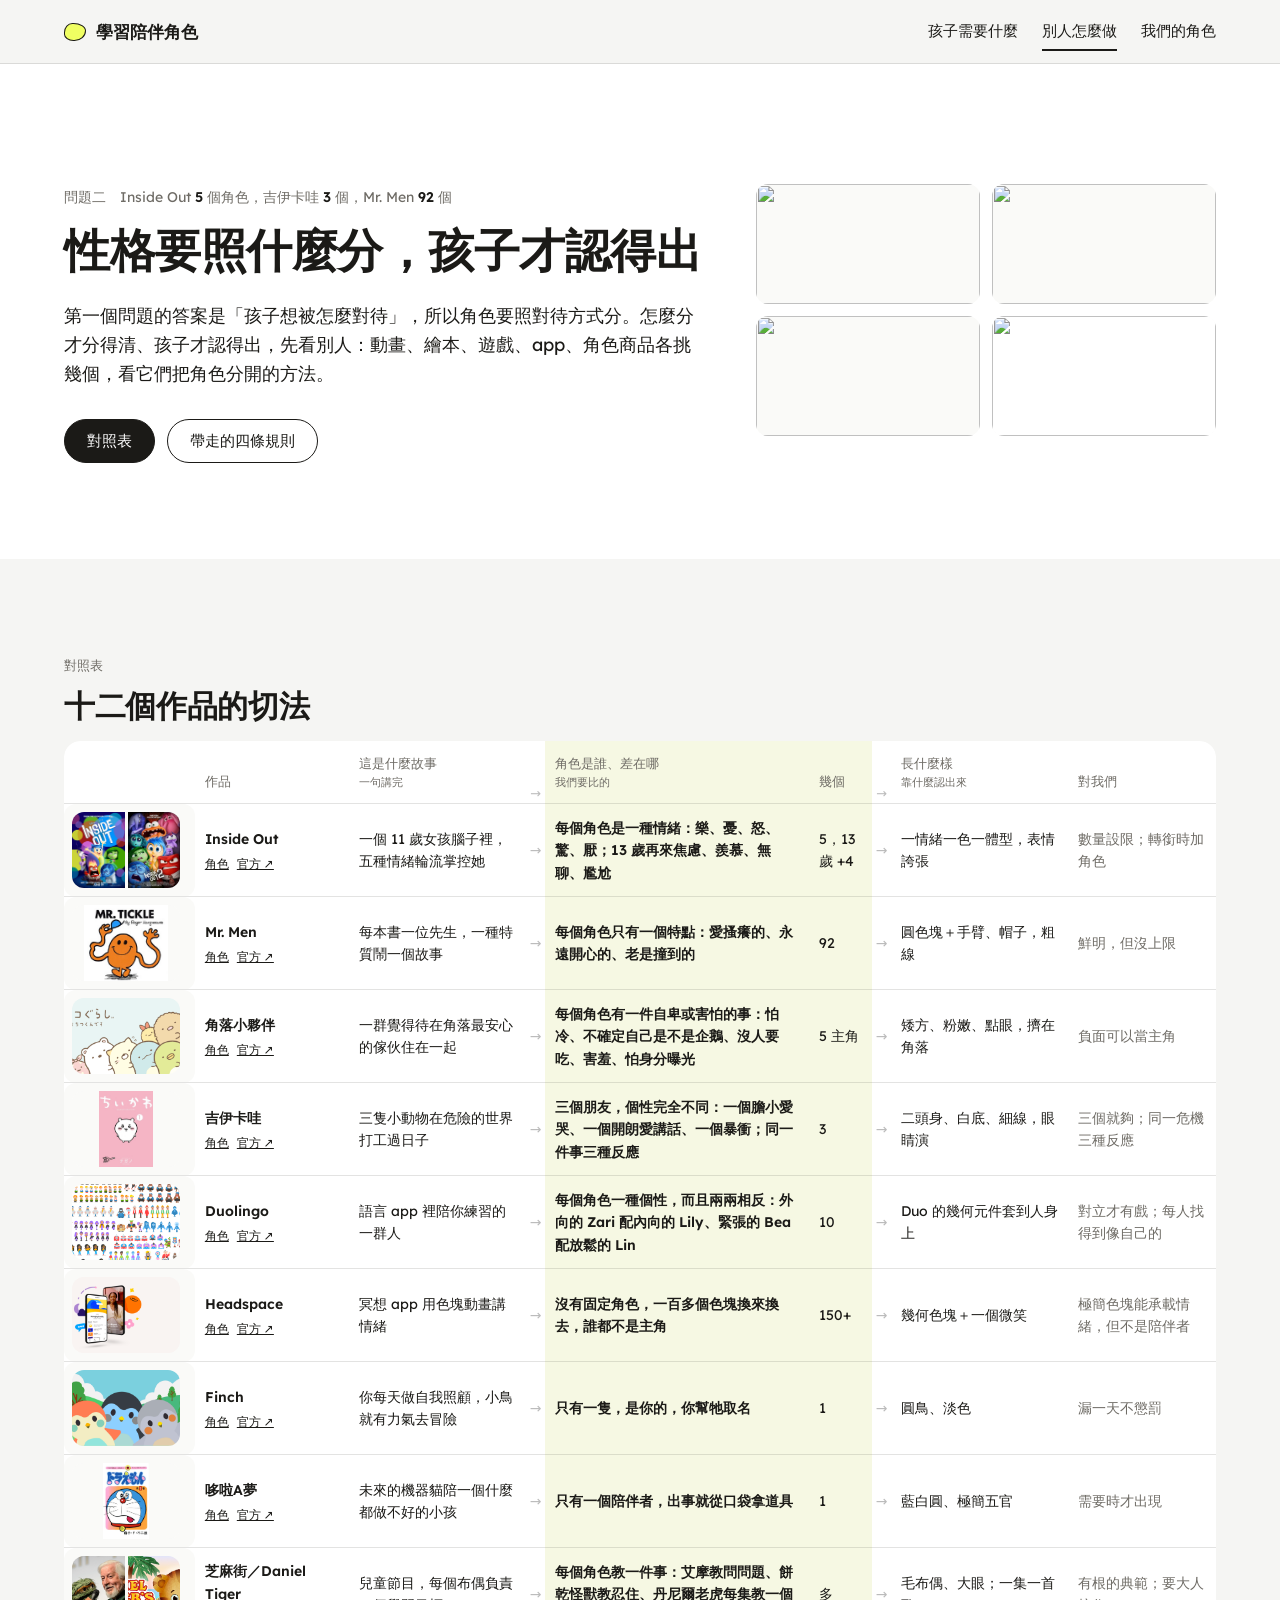
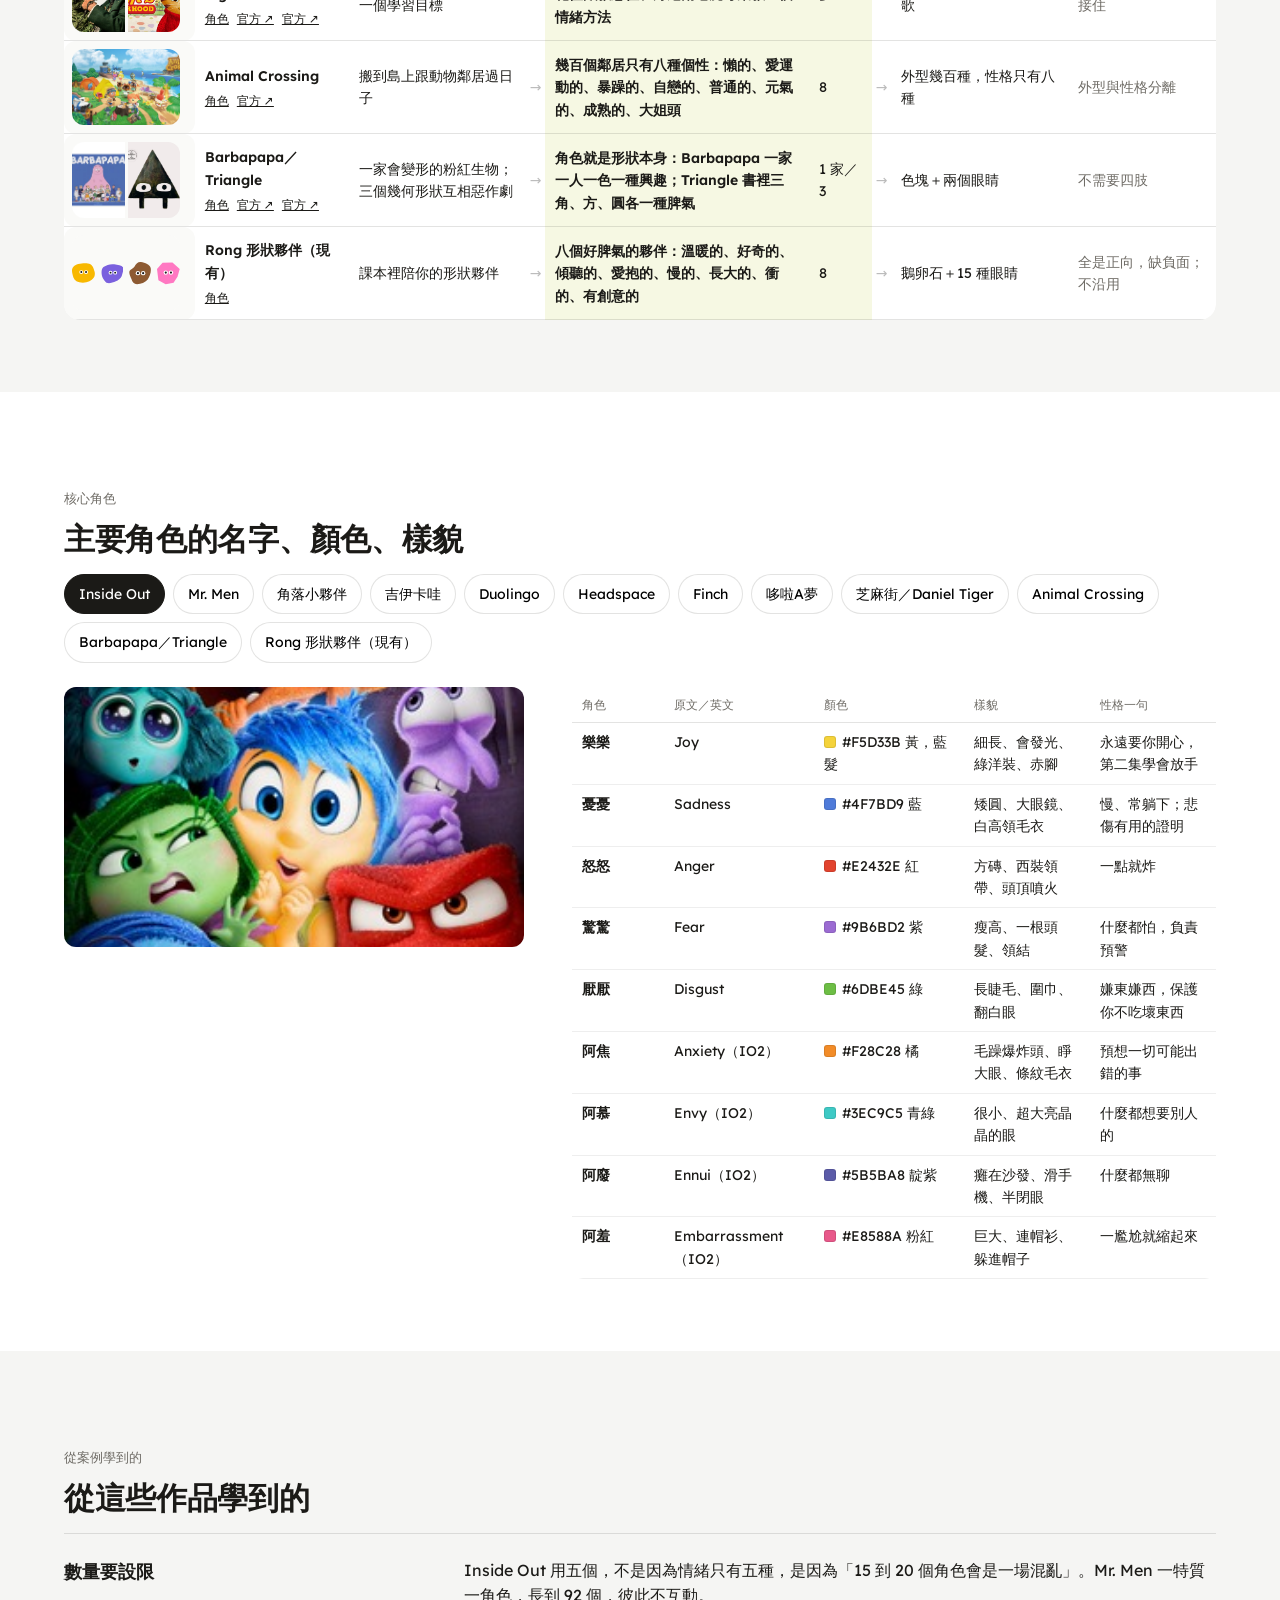
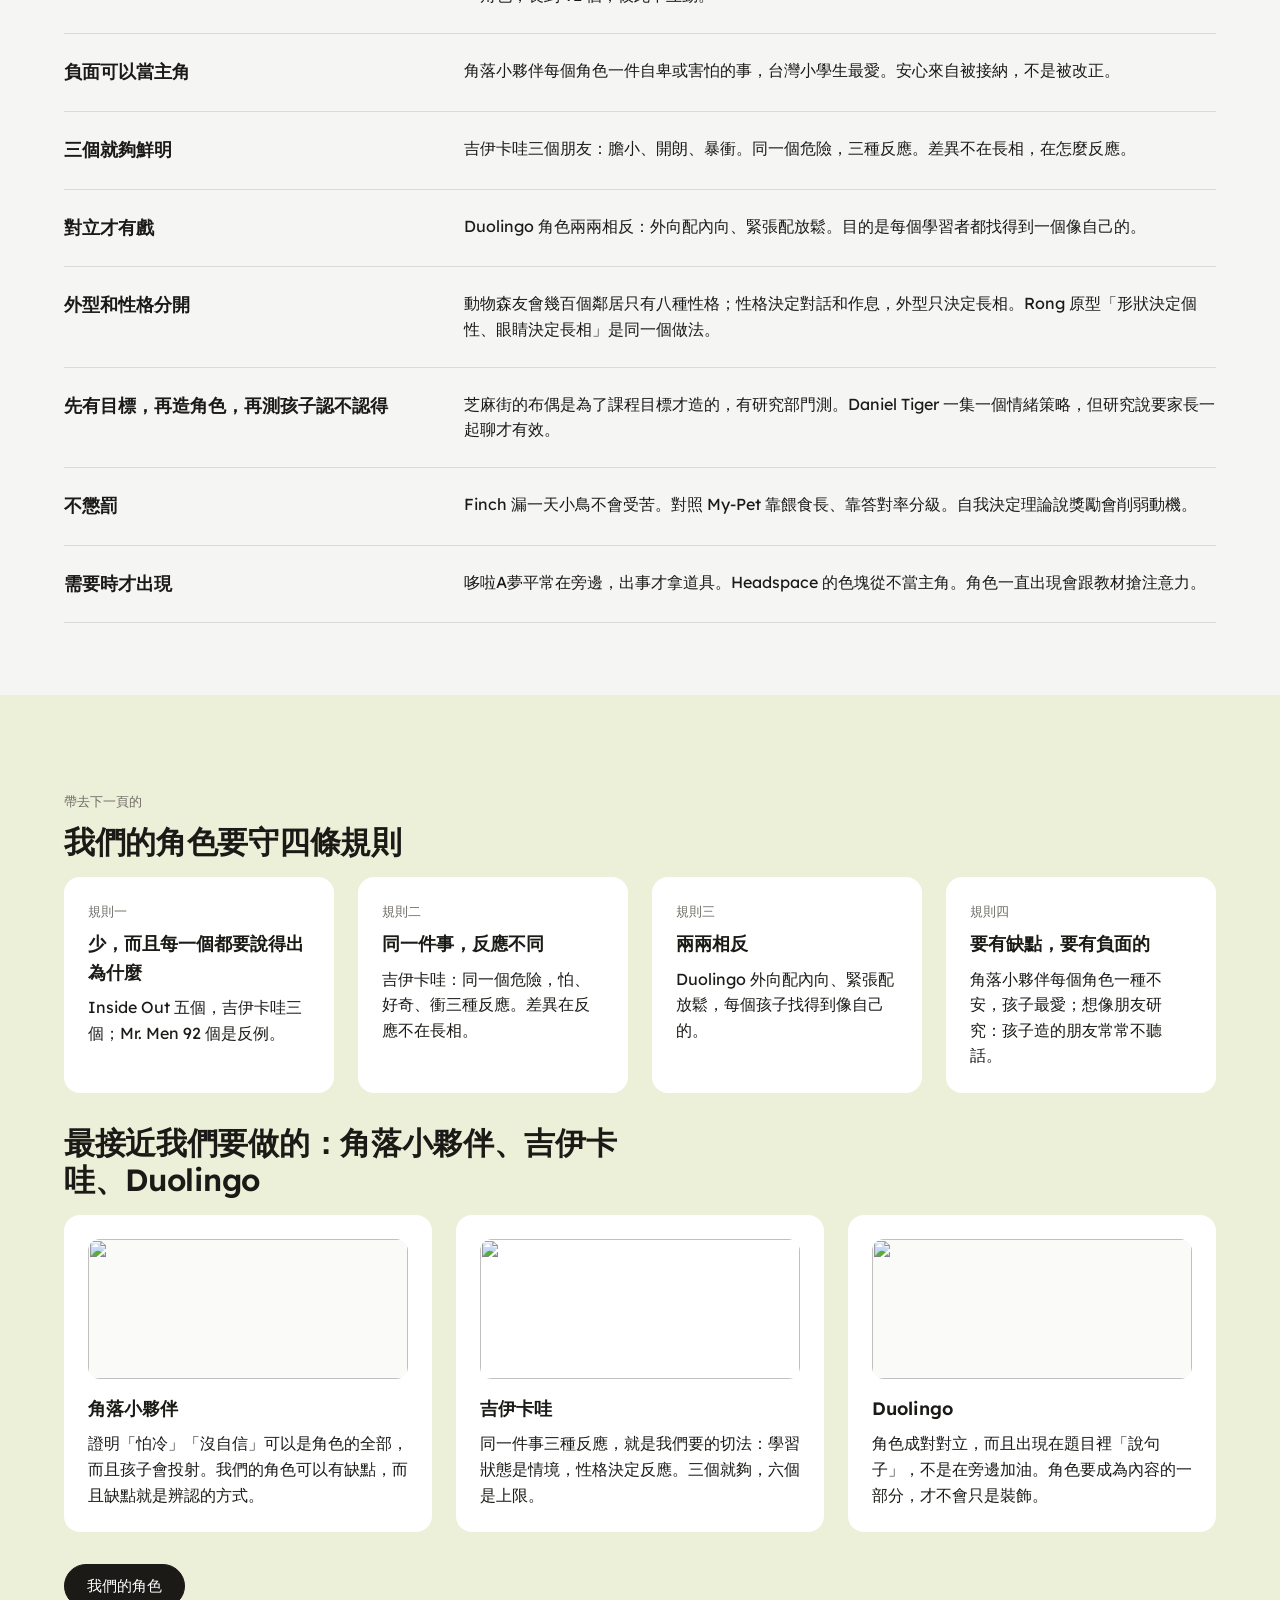
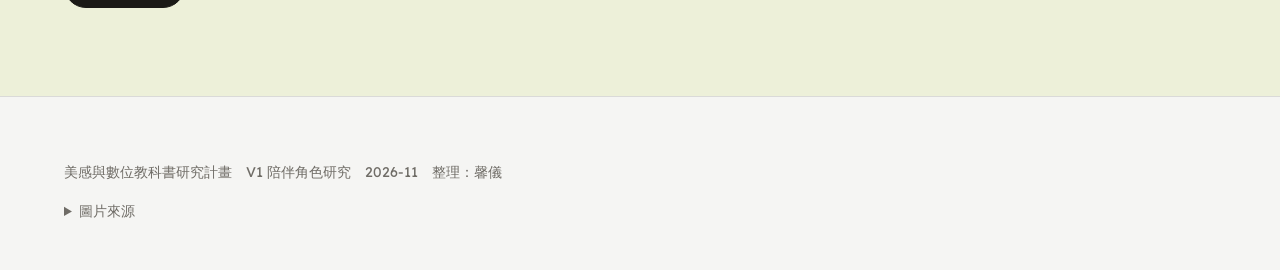
==== commit d9ff76a3: "首頁加目標與推論；每頁開頭寫它回答的問題" ====
--- a/cases.html
+++ b/cases.html
@@ -32,9 +32,9 @@
 <section class="hero"><div class="wrap">
   <div class="hero-grid">
     <div>
-      <span class="fact">Inside Out <b>5</b> 個角色，吉伊卡哇 <b>3</b> 個，Mr. Men <b>92</b> 個</span>
-      <h1>十二個作品怎麼切角色</h1>
-      <p class="lead">動畫、繪本、遊戲、app、角色商品各挑幾個，看它們把角色分開的方法。看三件事：這是什麼故事、角色是誰又差在哪、長什麼樣。中間那件是我們真正要學的。</p>
+      <span class="fact">問題二　Inside Out <b>5</b> 個角色，吉伊卡哇 <b>3</b> 個，Mr. Men <b>92</b> 個</span>
+      <h1>性格要照什麼分，孩子才認得出</h1>
+      <p class="lead">第一個問題的答案是「孩子想被怎麼對待」，所以角色要照對待方式分。怎麼分才分得清、孩子才認得出，先看別人：動畫、繪本、遊戲、app、角色商品各挑幾個，看它們把角色分開的方法。</p>
       <div class="btn-row"><a class="btn" href="#對照">對照表</a><a class="btn sec" href="#學到">帶走的四條規則</a></div>
     </div>
     <div class="grid g2" style="gap:12px">
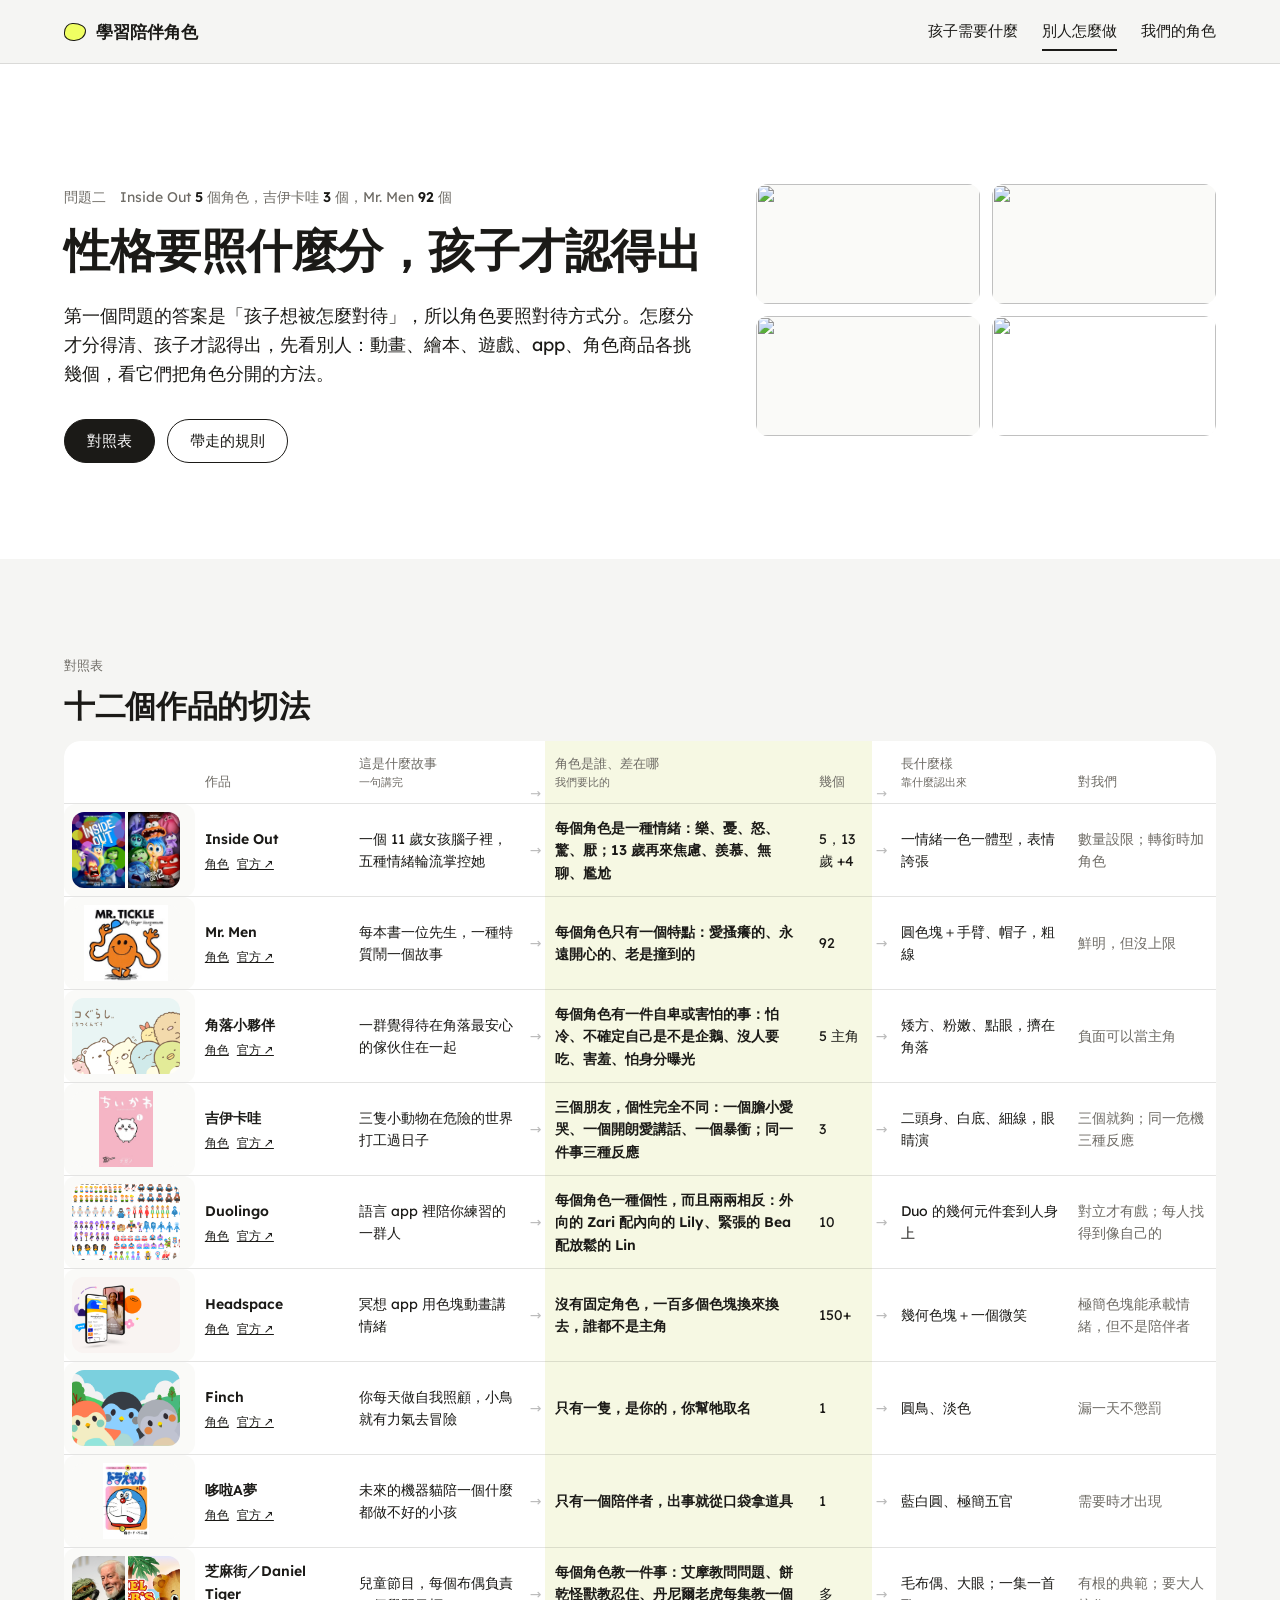
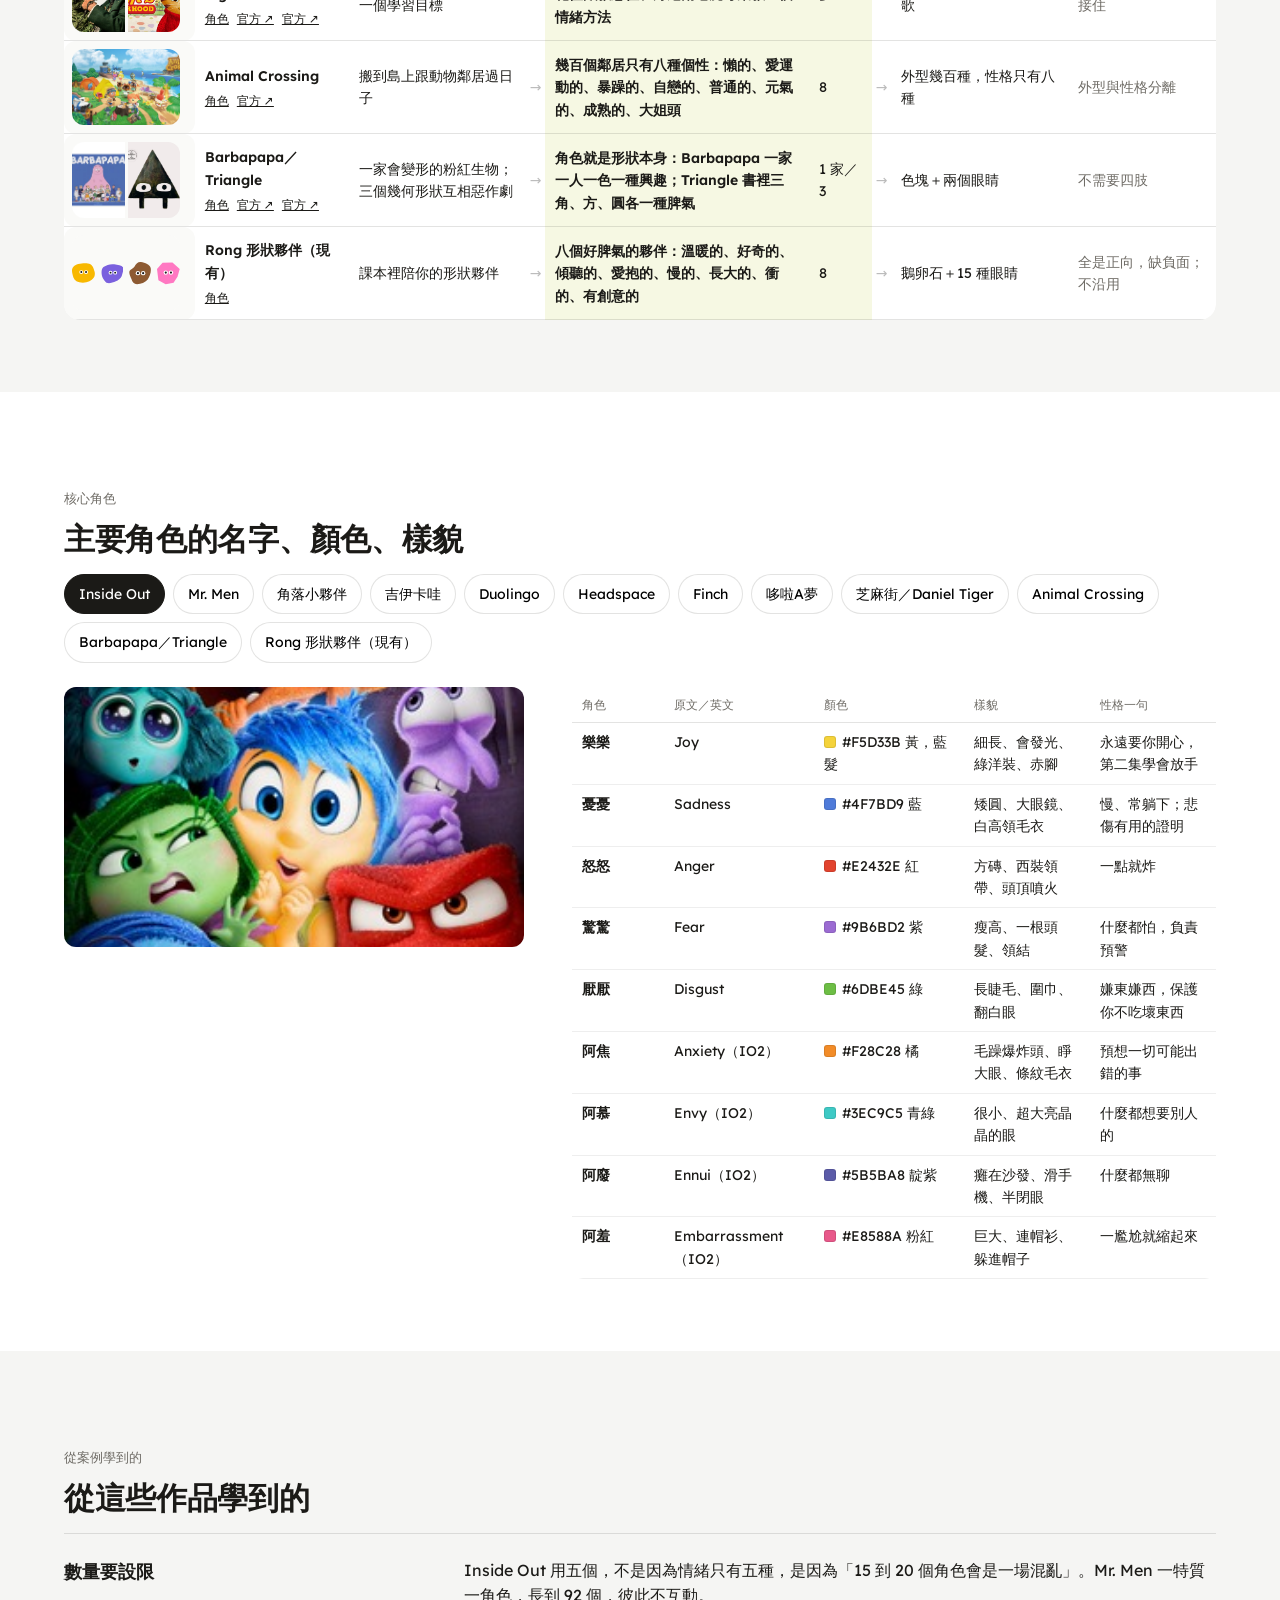
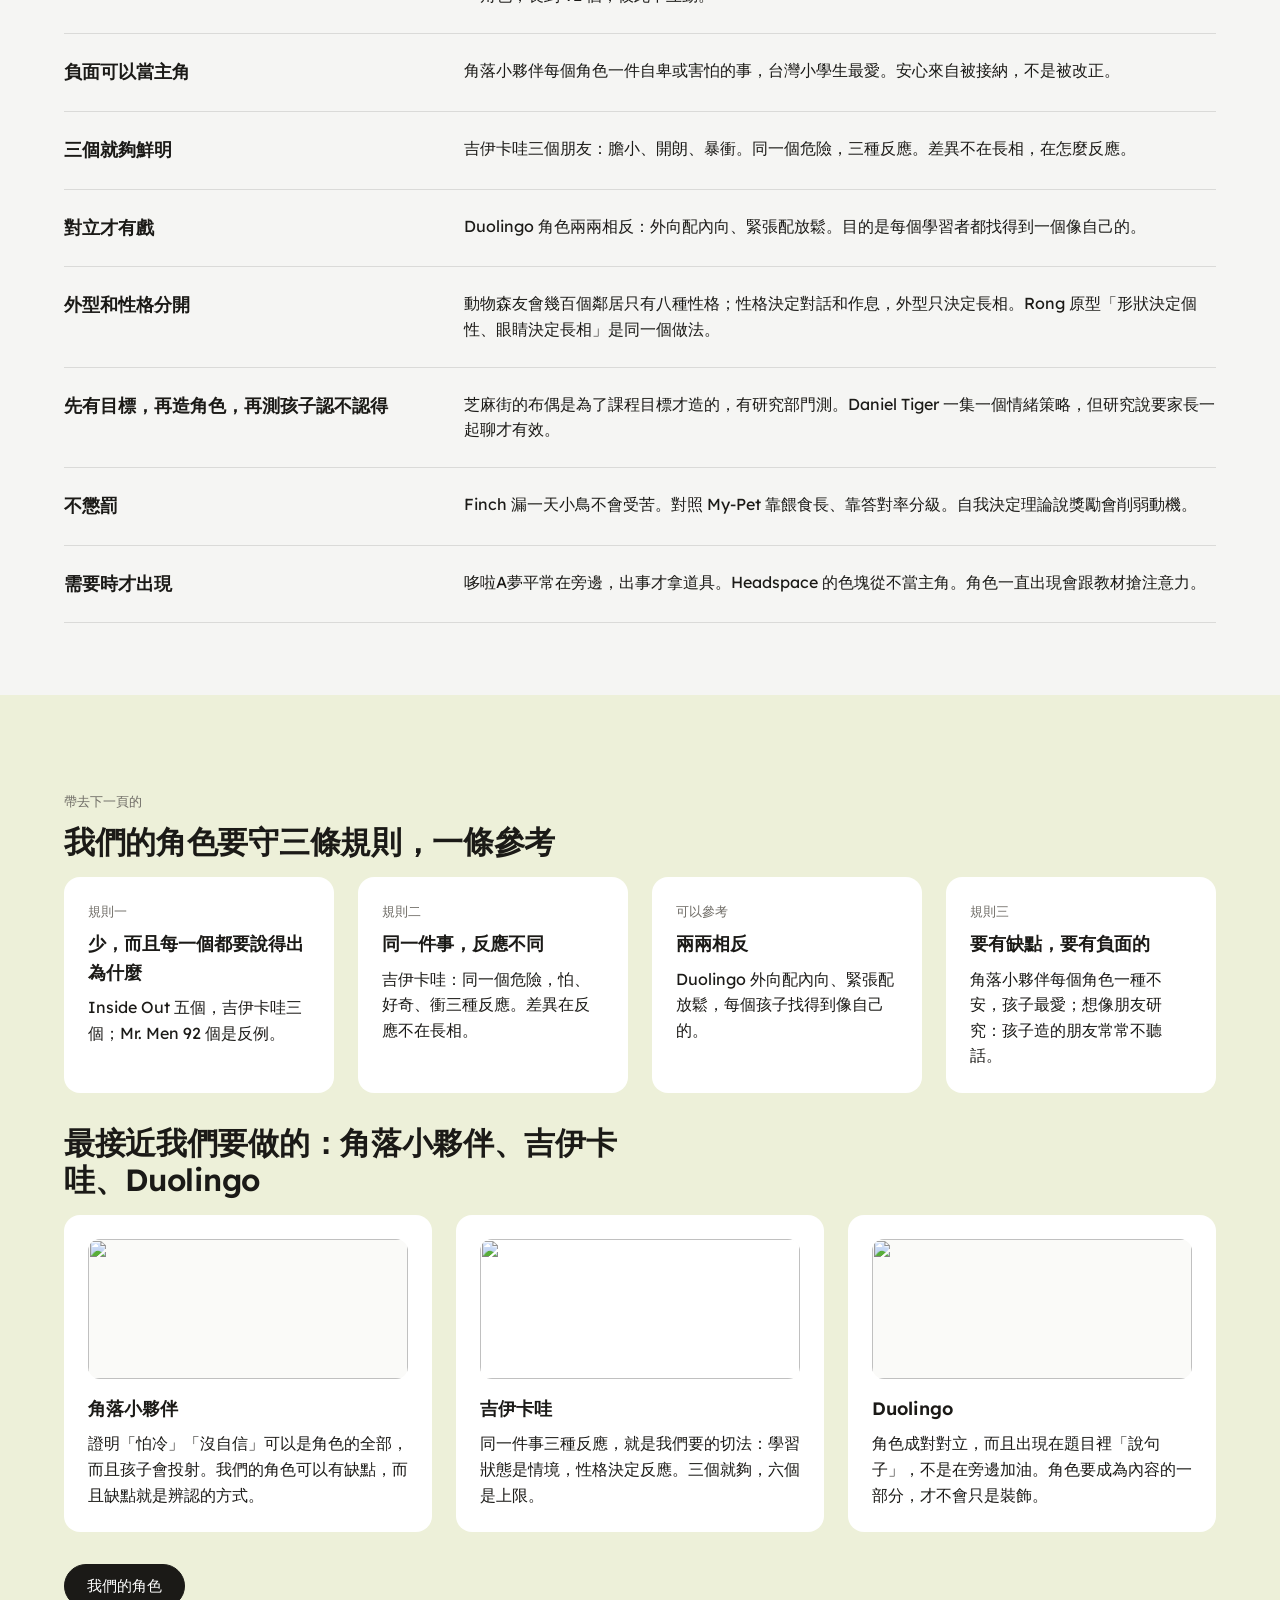
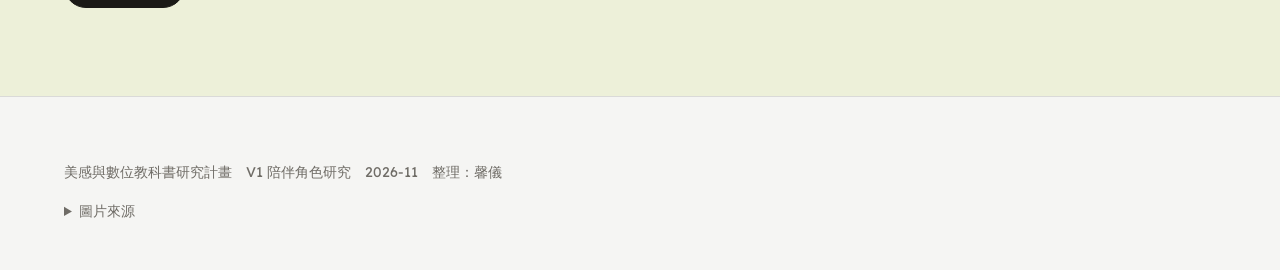
==== commit 9e4541b4: "兩軸改成孩子的話：拉著我做還是等我、顧我心情還是講事情；兩兩相反降為參考" ====
--- a/cases.html
+++ b/cases.html
@@ -35,7 +35,7 @@
       <span class="fact">問題二　Inside Out <b>5</b> 個角色，吉伊卡哇 <b>3</b> 個，Mr. Men <b>92</b> 個</span>
       <h1>性格要照什麼分，孩子才認得出</h1>
       <p class="lead">第一個問題的答案是「孩子想被怎麼對待」，所以角色要照對待方式分。怎麼分才分得清、孩子才認得出，先看別人：動畫、繪本、遊戲、app、角色商品各挑幾個，看它們把角色分開的方法。</p>
-      <div class="btn-row"><a class="btn" href="#對照">對照表</a><a class="btn sec" href="#學到">帶走的四條規則</a></div>
+      <div class="btn-row"><a class="btn" href="#對照">對照表</a><a class="btn sec" href="#學到">帶走的規則</a></div>
     </div>
     <div class="grid g2" style="gap:12px">
       <a class="pic" style="height:120px" href="#對照"><img src="../../../../attachments/陪伴ref-角落小夥伴.png" alt=""></a>
@@ -79,8 +79,8 @@
 
 <section class="band"><div class="wrap">
   <div class="kicker">帶去下一頁的</div>
-  <h2>我們的角色要守四條規則</h2>
-  <div class="grid g4" style="margin-bottom:32px"><div class="card"><div class="k">規則一</div><h3>少，而且每一個都要說得出為什麼</h3><p>Inside Out 五個，吉伊卡哇三個；Mr. Men 92 個是反例。</p></div><div class="card"><div class="k">規則二</div><h3>同一件事，反應不同</h3><p>吉伊卡哇：同一個危險，怕、好奇、衝三種反應。差異在反應不在長相。</p></div><div class="card"><div class="k">規則三</div><h3>兩兩相反</h3><p>Duolingo 外向配內向、緊張配放鬆，每個孩子找得到像自己的。</p></div><div class="card"><div class="k">規則四</div><h3>要有缺點，要有負面的</h3><p>角落小夥伴每個角色一種不安，孩子最愛；想像朋友研究：孩子造的朋友常常不聽話。</p></div></div>
+  <h2>我們的角色要守三條規則，一條參考</h2>
+  <div class="grid g4" style="margin-bottom:32px"><div class="card"><div class="k">規則一</div><h3>少，而且每一個都要說得出為什麼</h3><p>Inside Out 五個，吉伊卡哇三個；Mr. Men 92 個是反例。</p></div><div class="card"><div class="k">規則二</div><h3>同一件事，反應不同</h3><p>吉伊卡哇：同一個危險，怕、好奇、衝三種反應。差異在反應不在長相。</p></div><div class="card"><div class="k">可以參考</div><h3>兩兩相反</h3><p>Duolingo 外向配內向、緊張配放鬆，每個孩子找得到像自己的。</p></div><div class="card"><div class="k">規則三</div><h3>要有缺點，要有負面的</h3><p>角落小夥伴每個角色一種不安，孩子最愛；想像朋友研究：孩子造的朋友常常不聽話。</p></div></div>
   <h2>最接近我們要做的：角落小夥伴、吉伊卡哇、Duolingo</h2>
   <div class="grid g3">
     <div class="card"><div class="pic" style="height:140px;margin-bottom:16px"><img src="../../../../attachments/陪伴ref-角落小夥伴.png" alt="" style="object-position:right"></div><h3>角落小夥伴</h3><p>證明「怕冷」「沒自信」可以是角色的全部，而且孩子會投射。我們的角色可以有缺點，而且缺點就是辨認的方式。</p></div>
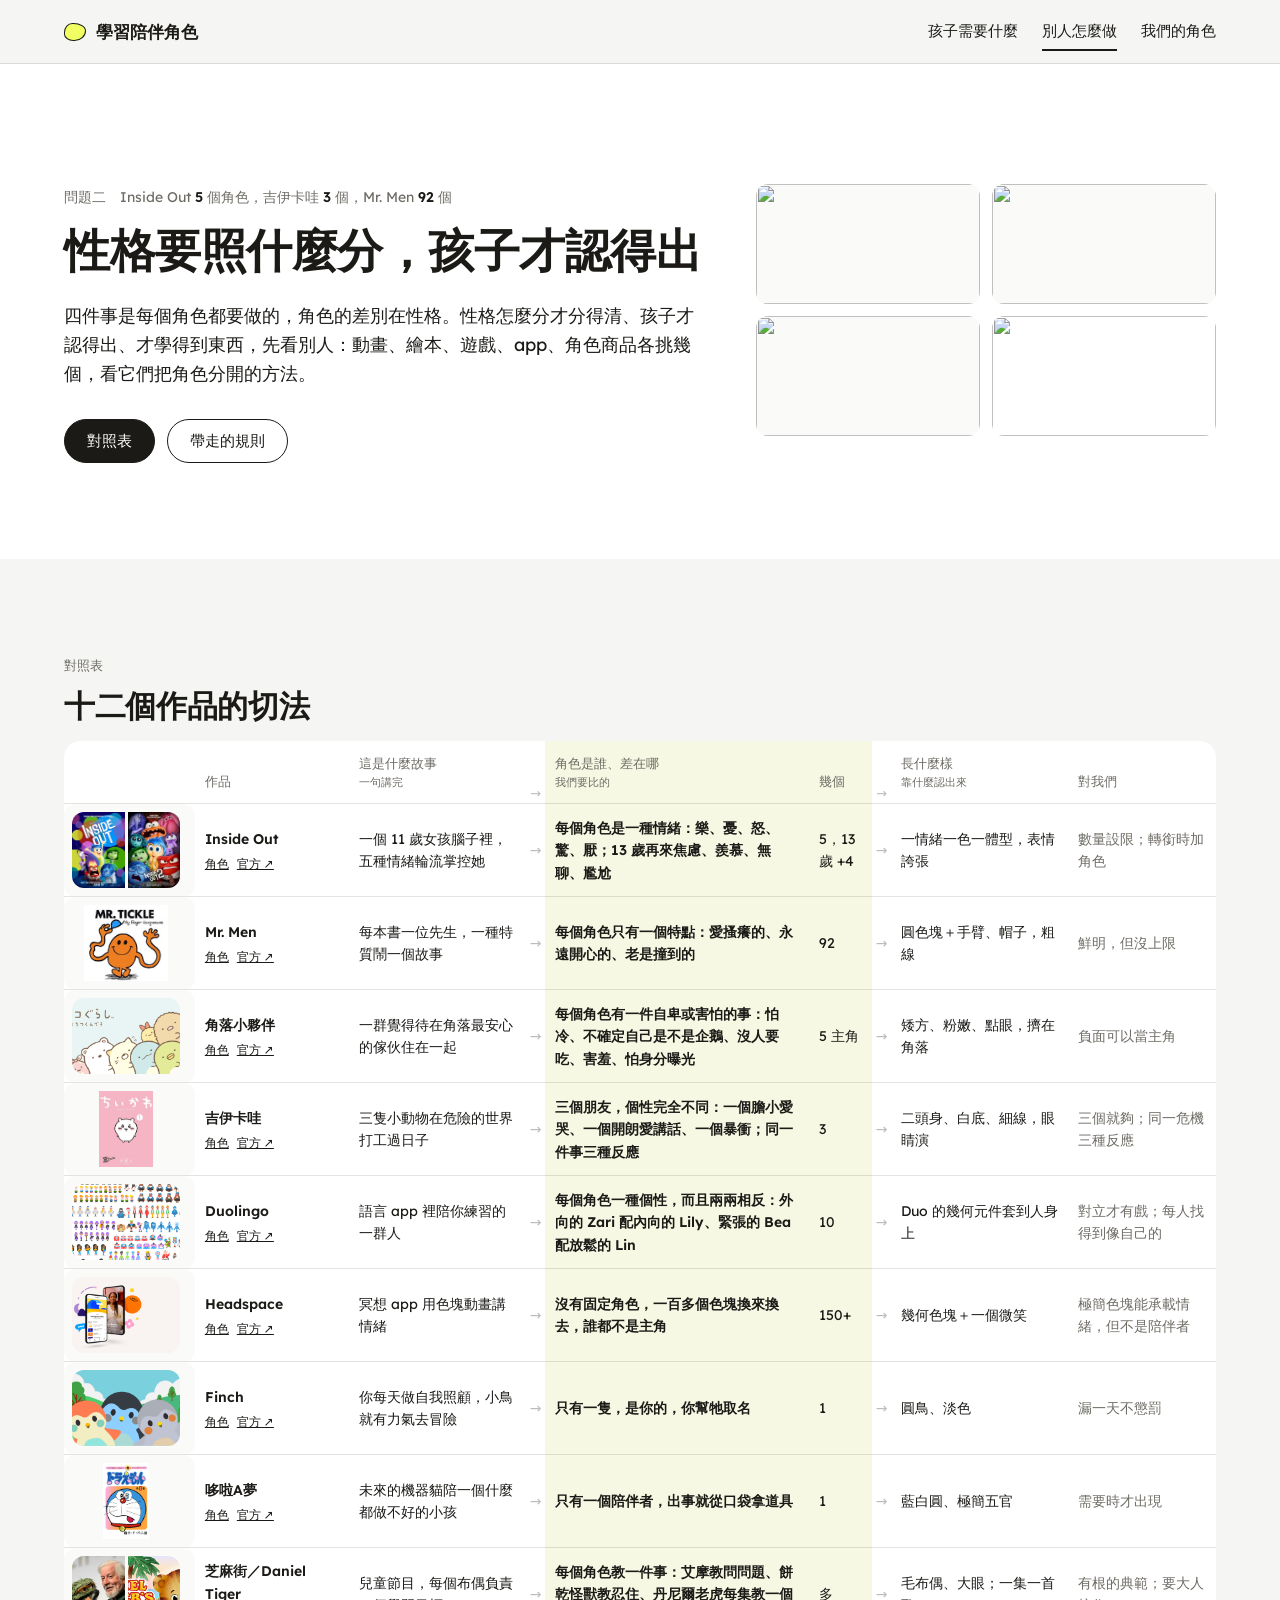
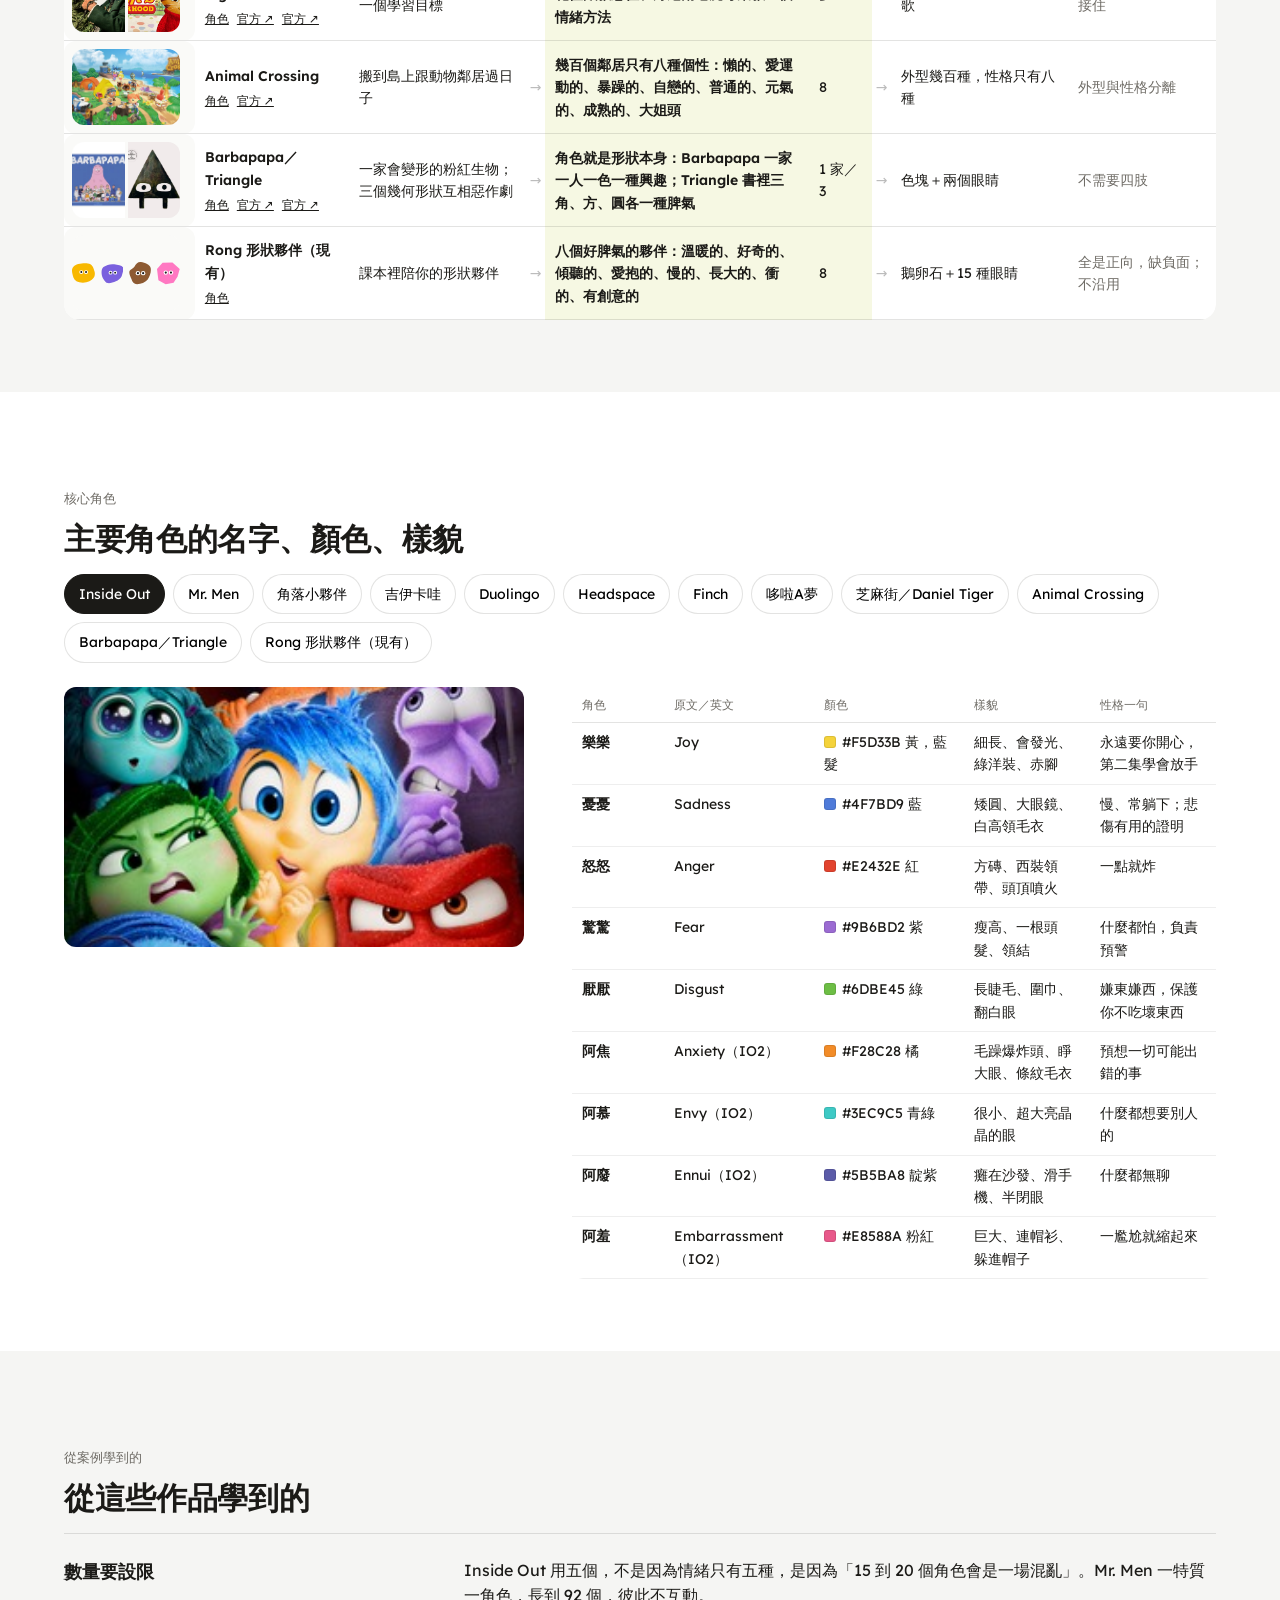
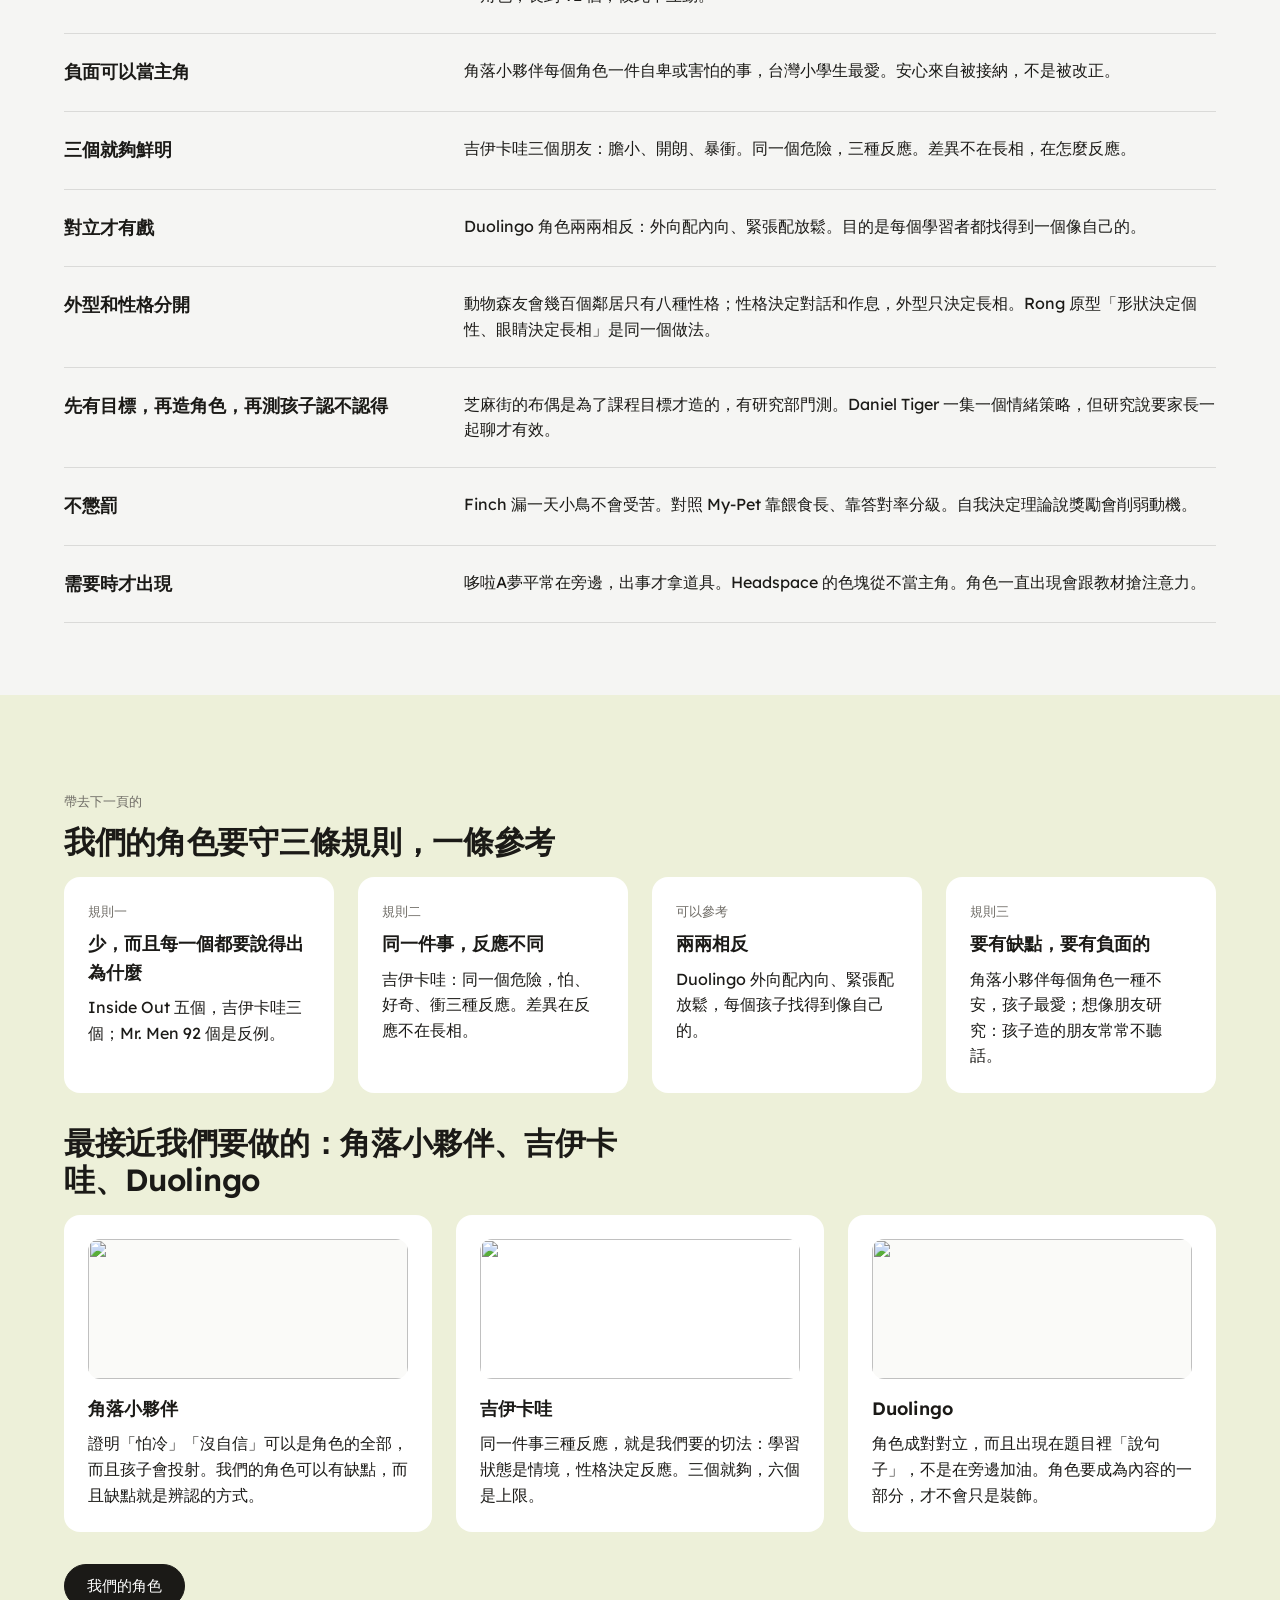
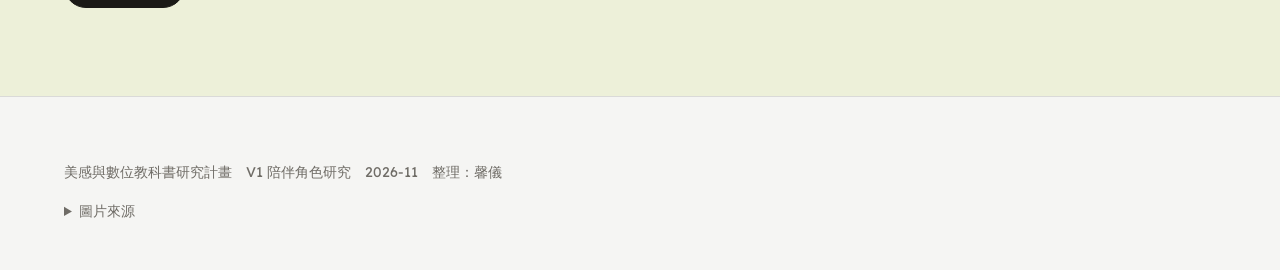
==== commit 8d86c791: "六個同學：阿奇、麻糬、毛毛、暖暖、芥末、蹦蹦；五大性格兩端；性格面向分析；形狀染色" ====
--- a/cases.html
+++ b/cases.html
@@ -34,7 +34,7 @@
     <div>
       <span class="fact">問題二　Inside Out <b>5</b> 個角色，吉伊卡哇 <b>3</b> 個，Mr. Men <b>92</b> 個</span>
       <h1>性格要照什麼分，孩子才認得出</h1>
-      <p class="lead">第一個問題的答案是「孩子想被怎麼對待」，所以角色要照對待方式分。怎麼分才分得清、孩子才認得出，先看別人：動畫、繪本、遊戲、app、角色商品各挑幾個，看它們把角色分開的方法。</p>
+      <p class="lead">四件事是每個角色都要做的，角色的差別在性格。性格怎麼分才分得清、孩子才認得出、才學得到東西，先看別人：動畫、繪本、遊戲、app、角色商品各挑幾個，看它們把角色分開的方法。</p>
       <div class="btn-row"><a class="btn" href="#對照">對照表</a><a class="btn sec" href="#學到">帶走的規則</a></div>
     </div>
     <div class="grid g2" style="gap:12px">
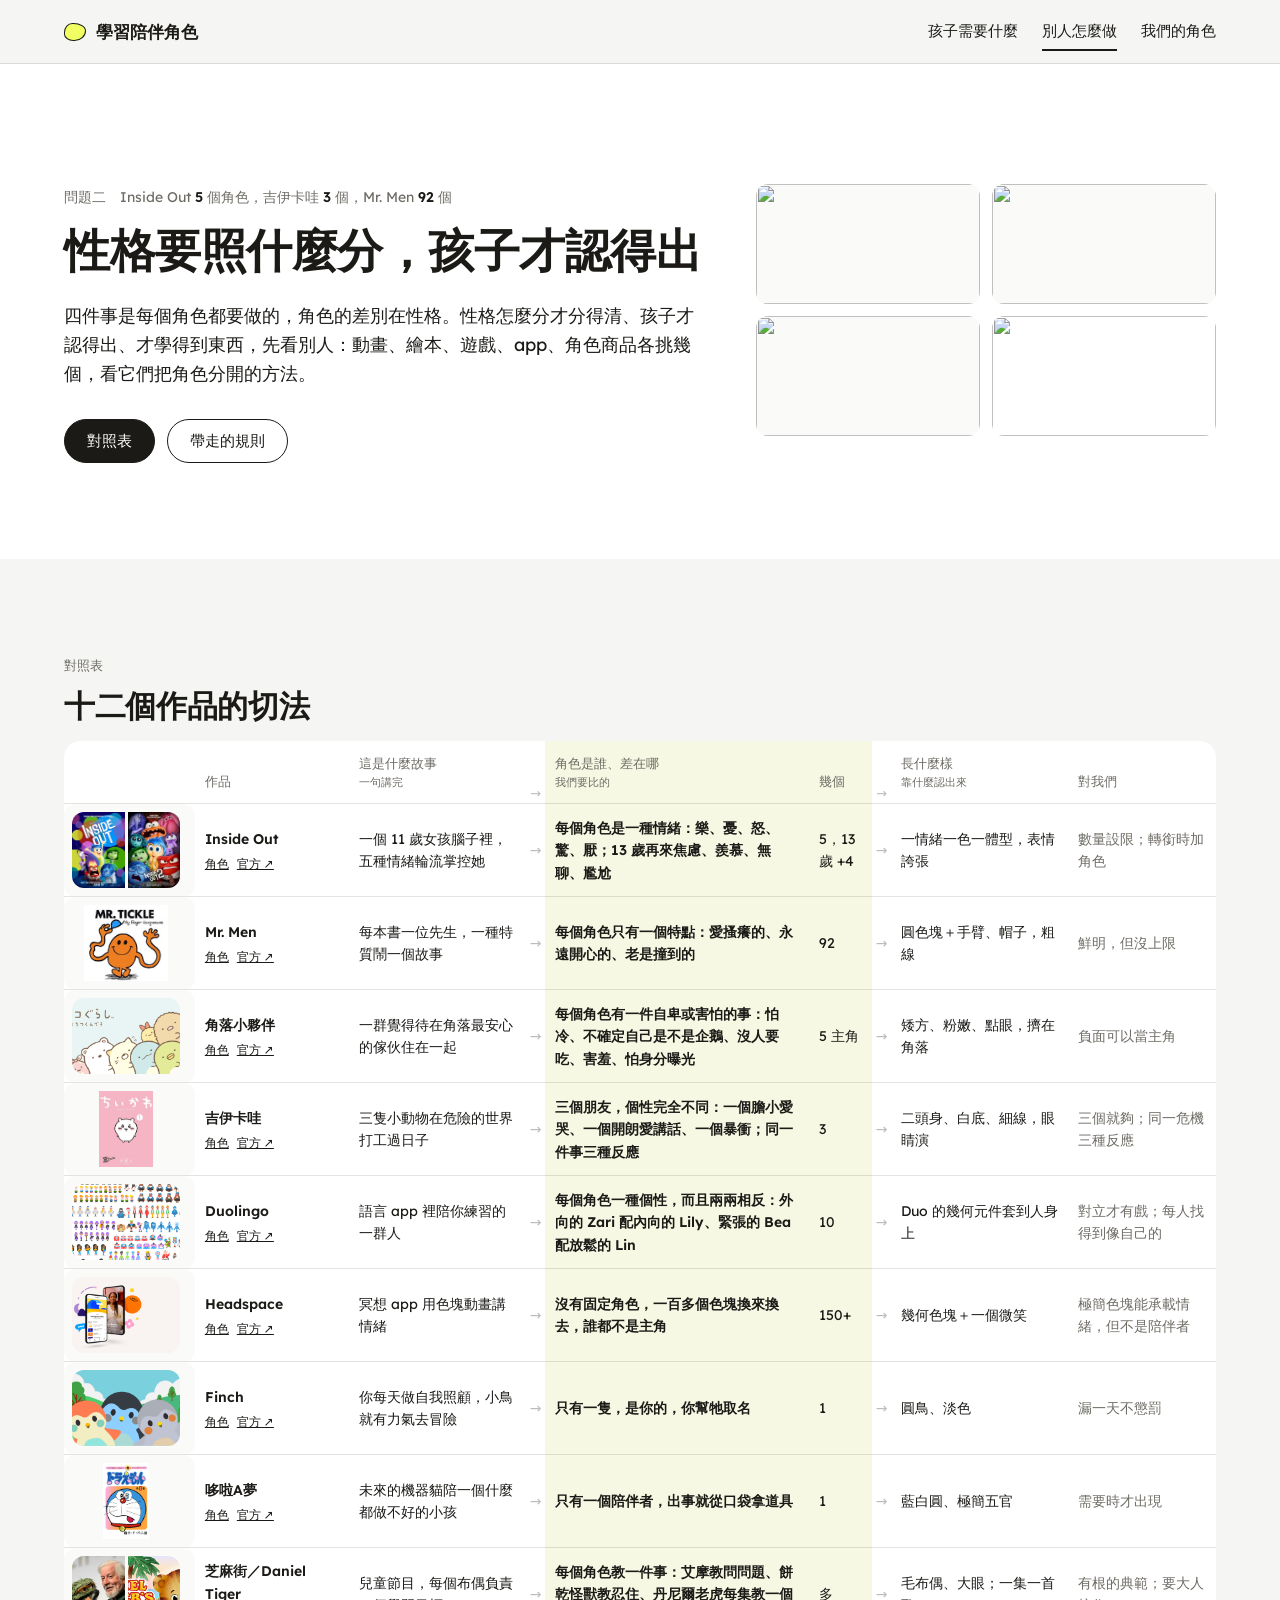
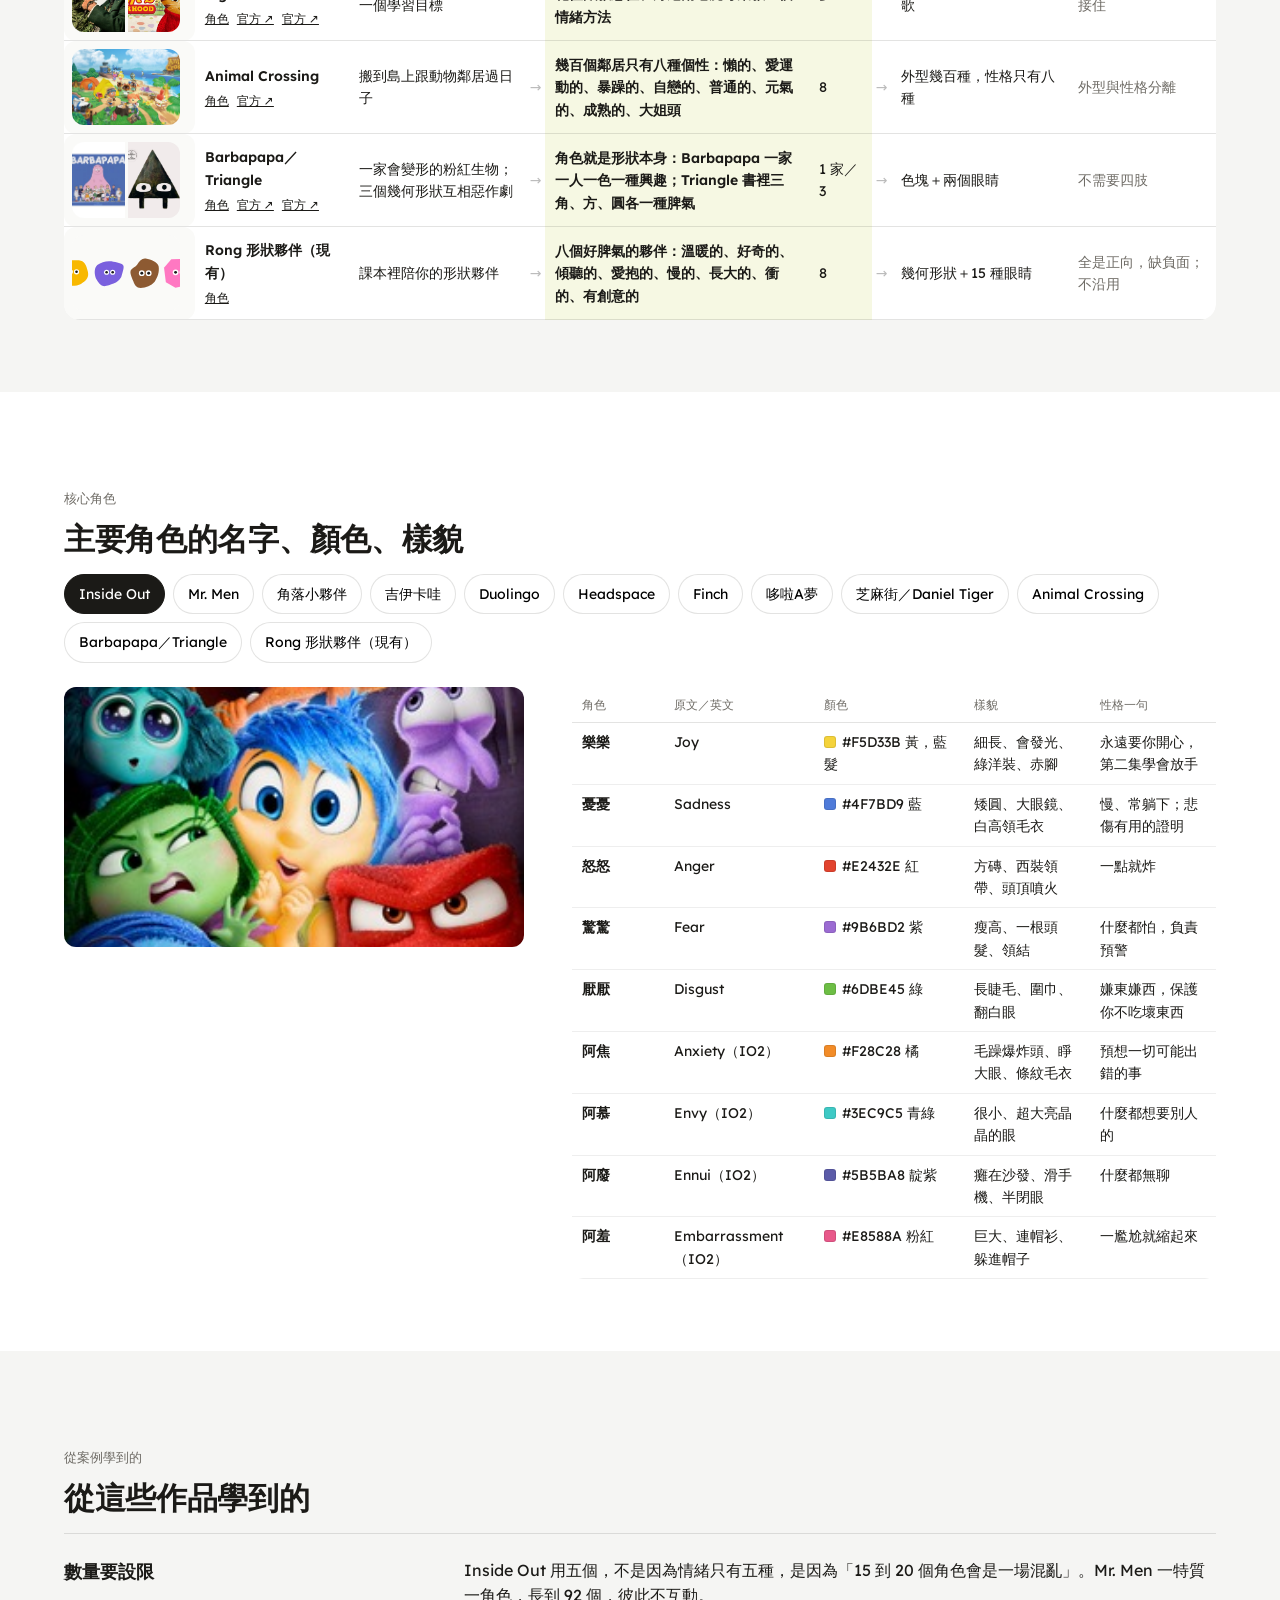
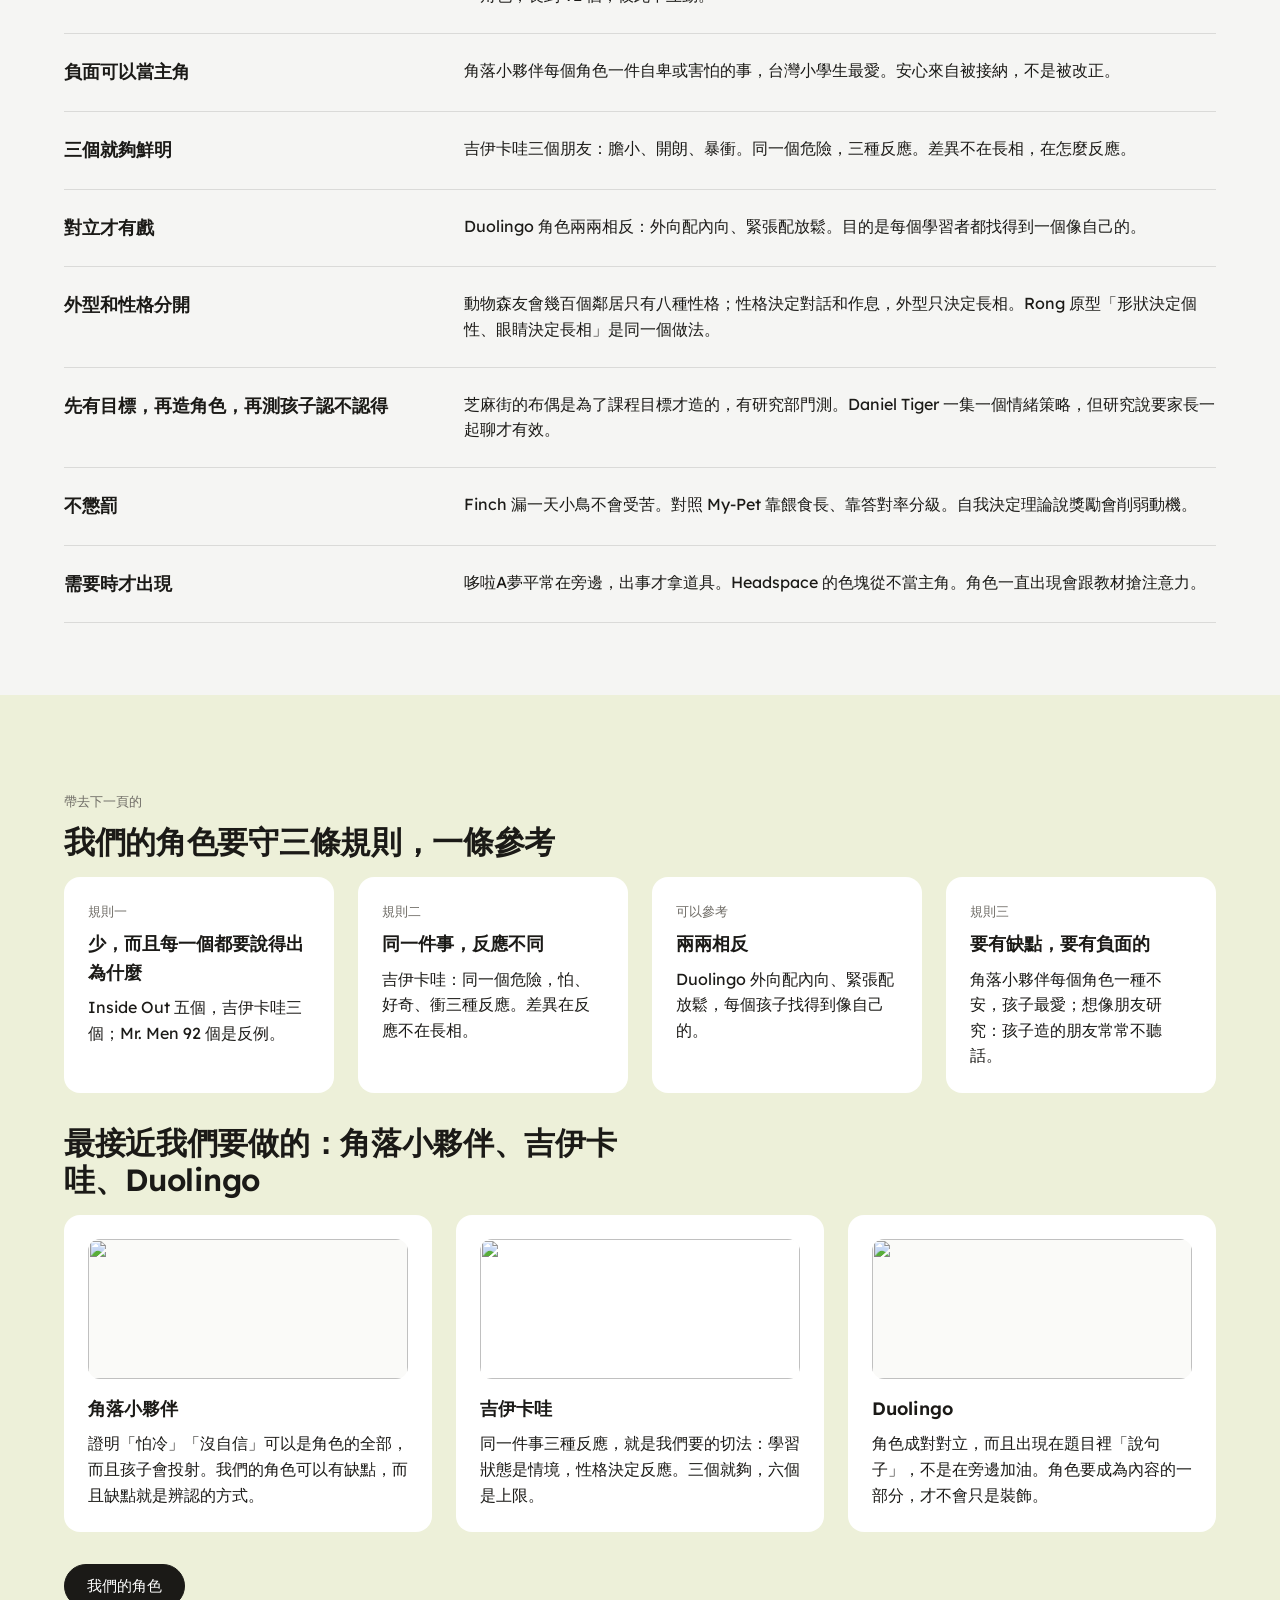
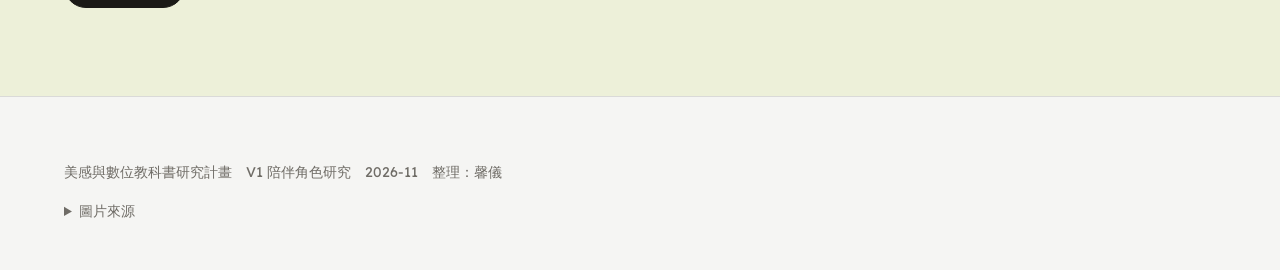
==== commit 86ef9557: "六個同學造型示例版：Figma 幾何形狀變形、毛毛發抖影子、另一面第二色互動；加 faces.html 審稿板" ====
--- a/cases.html
+++ b/cases.html
@@ -129,7 +129,7 @@
   chars:[['悠閒','Lazy ぼんやり','—','男','愛吃愛睡，講話慢'],['運動','Jock ハキハキ','—','男','滿腦子肌肉'],['暴躁','Cranky コワイ','—','男','低沉、嘴硬心軟'],['自戀','Smug キザ','—','男','紳士腔、愛耍帥'],['普通','Normal ふつう','—','女','溫和、愛讀書'],['元氣','Peppy ゲンキ','—','女','興奮、想當偶像'],['成熟','Snooty オトナ','—','女','講究、有點高傲'],['大姐姐','Big Sister アネキ','—','女','豪爽、會罩你']]},
  {n:'Barbapapa／Triangle',story:'一家會變形的粉紅生物；三個幾何形狀互相惡作劇',unit:'角色就是形狀本身：Barbapapa 一家一人一色一種興趣；Triangle 書裡三角、方、圓各一種脾氣',count:'1 家／3',look:'色塊＋兩個眼睛',take:'不需要四肢',site:'https://www.barbapapa.com/｜https://www.macbarnett.com/',lib:'',pic:im2('陪伴ref-Barbapapa.jpg','陪伴ref-Triangle.jpg'),big:['陪伴ref-Triangle.jpg','contain'],
   chars:[['巴巴爸爸','Barbapapa','#F4A6C8 粉紅','梨形、會變任何形狀','溫和、什麼都接得住'],['巴巴媽媽','Barbamama','#222222 黑','同形','堅定'],['七個小孩','Barbazoo 黃、Barbalala 綠、Barbalib 橘、Barbabeau 黑毛、Barbabelle 紫、Barbabright 藍、Barbabravo 紅','一人一色','同形','一人一種興趣：動物、音樂、書、畫、美、科學、運動'],['三角形','Triangle（Mac Barnett × Jon Klassen）','#333333 深灰黑','三角形＋兩隻眼＋兩條腿','愛惡作劇'],['方形、圓形','Square／Circle','灰','方、圓','各一種脾氣']]},
- {n:'Rong 形狀夥伴（現有）',story:'課本裡陪你的形狀夥伴',unit:'八個好脾氣的夥伴：溫暖的、好奇的、傾聽的、愛抱的、慢的、長大的、衝的、有創意的',count:'8',look:'鵝卵石＋15 種眼睛',take:'全是正向，缺負面；不沿用',site:'',lib:'',pic:`<div style="display:flex;gap:6px;align-items:center;justify-content:center;height:100%">${['amber','purple','brown','pink'].map(k=>blob(k,'rong',{box:30,color:{amber:'#F8B800',purple:'#7A60DE',brown:'#8D5A32',pink:'#FF78C2'}[k]})).join('')}</div>`,big:null,
+ {n:'Rong 形狀夥伴（現有）',story:'課本裡陪你的形狀夥伴',unit:'八個好脾氣的夥伴：溫暖的、好奇的、傾聽的、愛抱的、慢的、長大的、衝的、有創意的',count:'8',look:'幾何形狀＋15 種眼睛',take:'全是正向，缺負面；不沿用',site:'',lib:'',pic:`<div style="display:flex;gap:6px;align-items:center;justify-content:center;height:100%">${['amber','purple','brown','pink'].map(k=>blob(k,'rong',{box:30,color:{amber:'#F8B800',purple:'#7A60DE',brown:'#8D5A32',pink:'#FF78C2'}[k]})).join('')}</div>`,big:null,
   chars:[['叮咚','lime','#E9FF45','寬扁','創意與聯想'],['好奇星','purple','#7A60DE','斜圓','好奇探索'],['抱抱','pink','#FF78C2','多邊形','情感連結'],['樹洞','brown','#8D5A32','圓','接納傾聽'],['火花','orange','#FF7738','大圓','行動突破'],['小暖','amber','#F8B800','橫圓','溫暖鼓勵'],['慢慢','cyan','#00BEE6','圓','從容專注'],['芽芽','green','#009A5E','小圓','成長嘗試']]},
 ];
 const LIB='../../../../library/';
--- a/style.css
+++ b/style.css
@@ -135,3 +135,17 @@
 .decide li::before{counter-increment:d;content:counter(d);font-weight:600;font-size:22px;line-height:1}
 .decide b{font-weight:600}
 .decide .my{color:var(--muted);font-size:var(--t-small)}
+
+/* 毛毛的發抖影子 */
+@keyframes trembleA{0%{transform:translate(-4px,3px)}20%{transform:translate(-5px,2px)}40%{transform:translate(-3px,4px)}60%{transform:translate(-5px,3px)}80%{transform:translate(-4px,2px)}100%{transform:translate(-4px,3px)}}
+@keyframes trembleB{0%{transform:translate(4px,-2px)}20%{transform:translate(3px,-3px)}40%{transform:translate(5px,-1px)}60%{transform:translate(4px,-3px)}80%{transform:translate(5px,-2px)}100%{transform:translate(4px,-2px)}}
+.tremble-a{animation:trembleA .5s steps(5) infinite}.tremble-b{animation:trembleB .5s steps(5) infinite}
+@media (prefers-reduced-motion:reduce){.tremble-a{animation:none;transform:translate(-4px,3px)}.tremble-b{animation:none;transform:translate(4px,-2px)}}
+/* 另一面：第二色 */
+.other{display:grid;grid-template-columns:repeat(3,1fr);gap:12px}
+@media (max-width:900px){.other{grid-template-columns:1fr}}
+.other .o{background:#fff;border-radius:var(--r-lg);padding:16px;display:grid;grid-template-columns:96px 1fr;gap:14px;align-items:center;cursor:pointer}
+.other .o .n{font-weight:600}.other .o .when{font-size:12px;color:var(--muted)}
+.other .o .say{font-size:14px;margin-top:6px;padding:6px 10px;background:var(--g-main);border-radius:8px}
+.other .o .why{font-size:12.5px;color:var(--muted);margin-top:6px}
+.other .o svg path{transition:fill .6s ease}
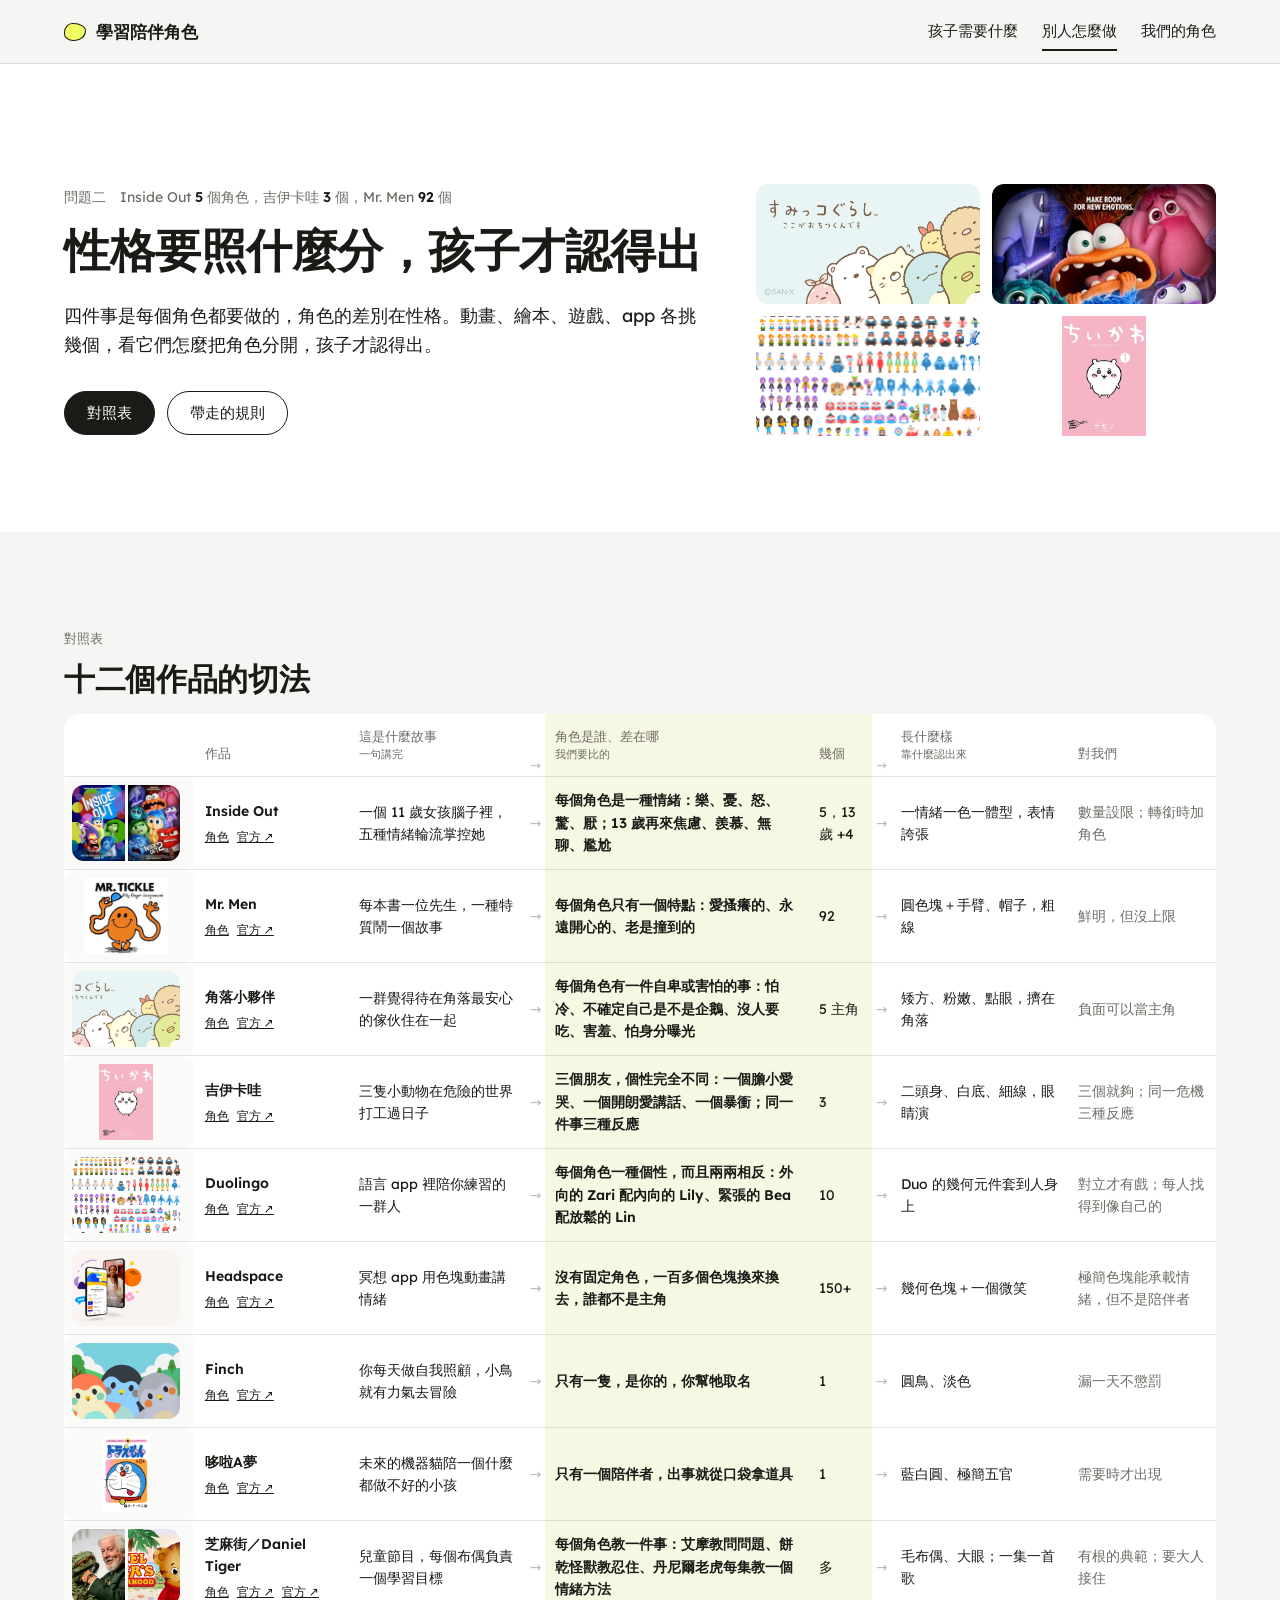
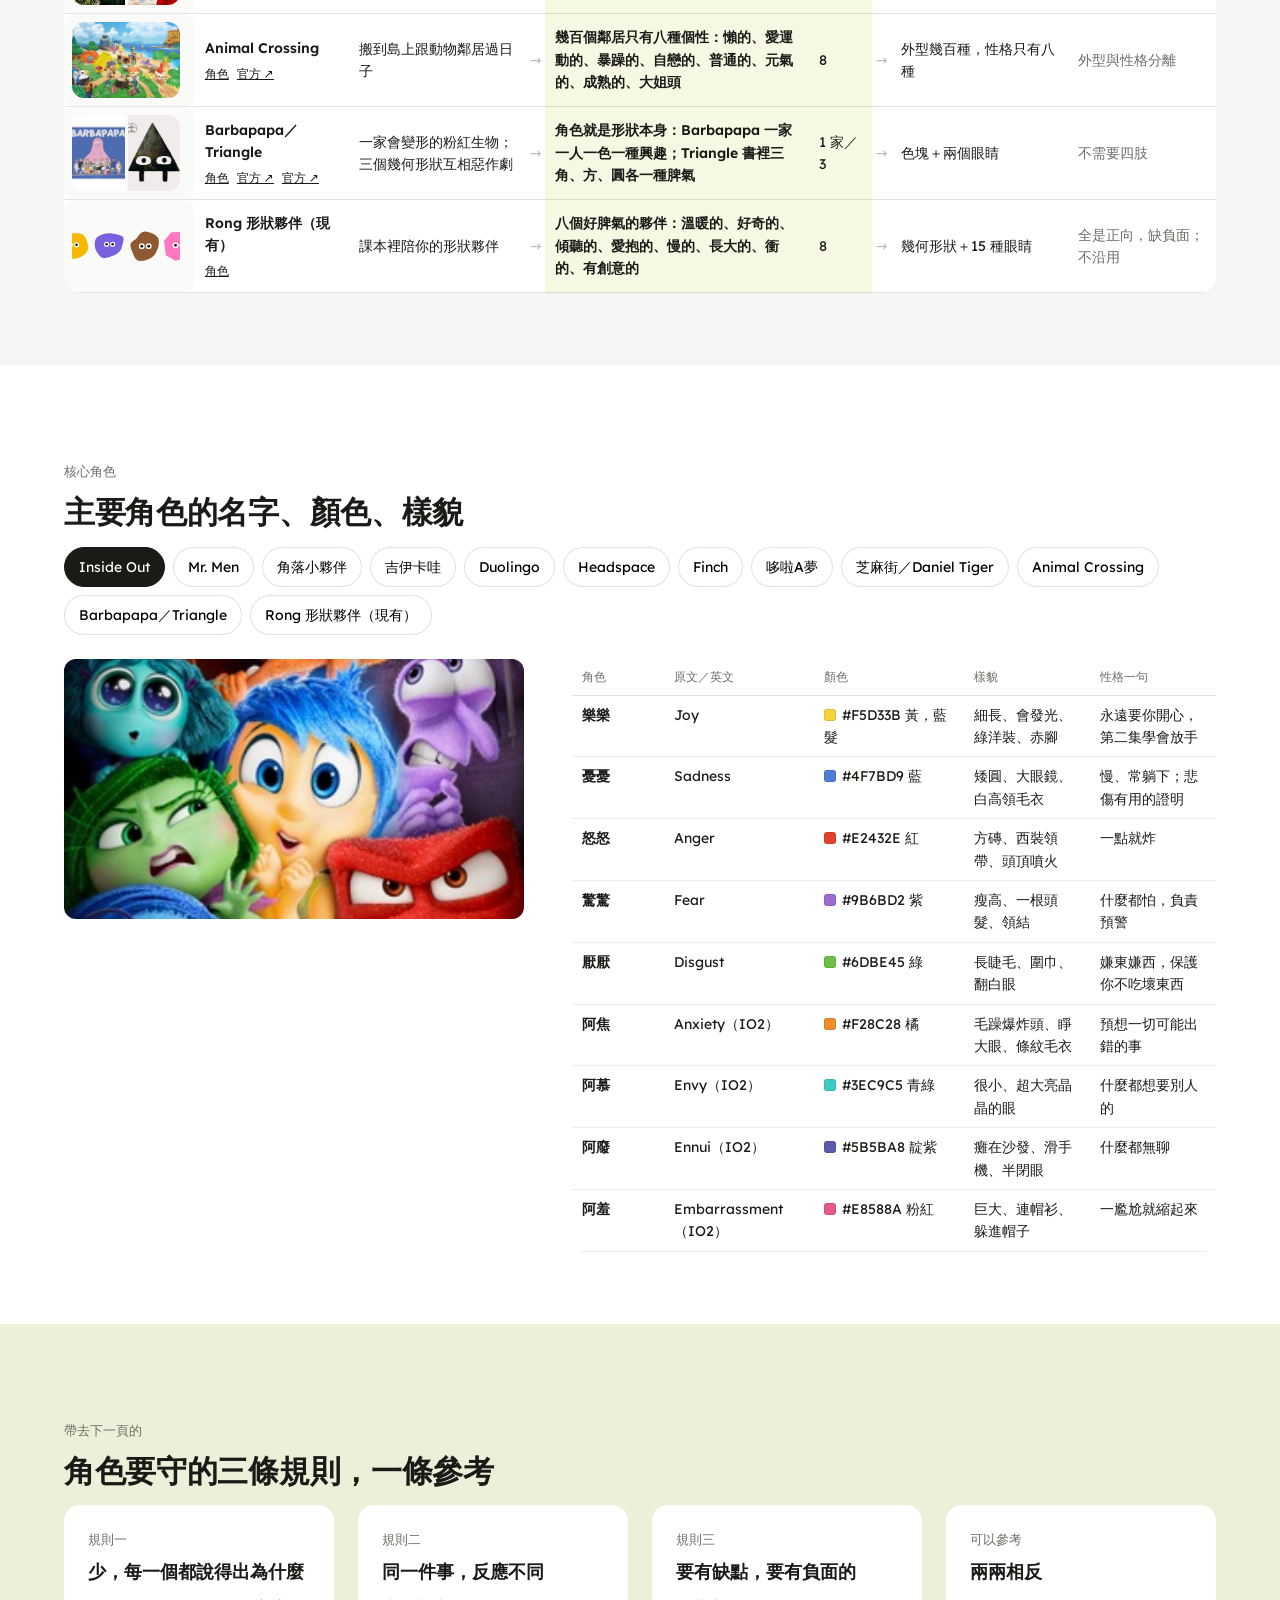
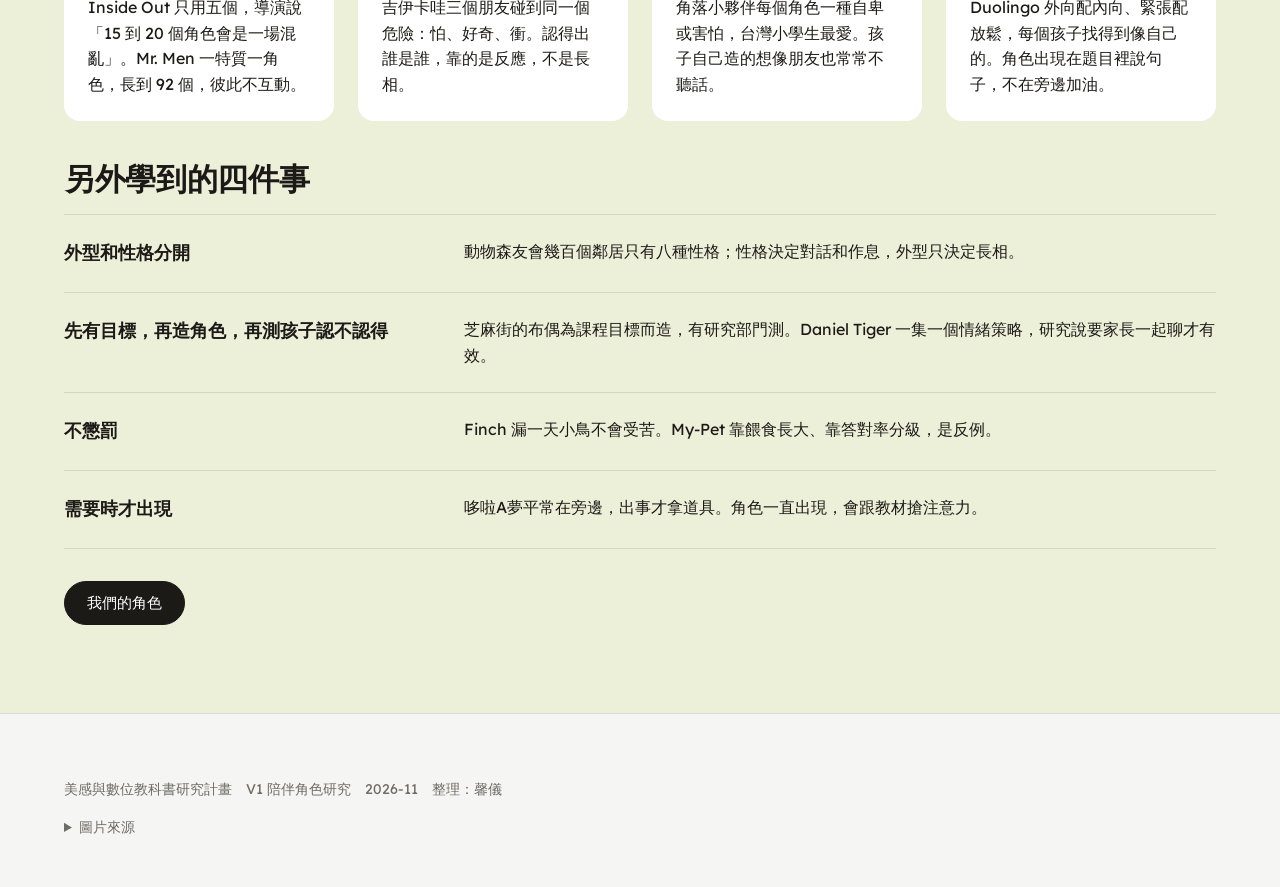
==== commit bcab6db9: "精簡四頁並補齊研究證據：查證原文、修正誇大的說法、補國中小的螢幕角色證據 Co-Authored-By: Claude Opus 5.5 <noreply@anthropic.com>" ====
--- a/cases.html
+++ b/cases.html
@@ -34,14 +34,14 @@
     <div>
       <span class="fact">問題二　Inside Out <b>5</b> 個角色，吉伊卡哇 <b>3</b> 個，Mr. Men <b>92</b> 個</span>
       <h1>性格要照什麼分，孩子才認得出</h1>
-      <p class="lead">四件事是每個角色都要做的，角色的差別在性格。性格怎麼分才分得清、孩子才認得出、才學得到東西，先看別人：動畫、繪本、遊戲、app、角色商品各挑幾個，看它們把角色分開的方法。</p>
+      <p class="lead">四件事是每個角色都要做的，角色的差別在性格。動畫、繪本、遊戲、app 各挑幾個，看它們怎麼把角色分開，孩子才認得出。</p>
       <div class="btn-row"><a class="btn" href="#對照">對照表</a><a class="btn sec" href="#學到">帶走的規則</a></div>
     </div>
     <div class="grid g2" style="gap:12px">
-      <a class="pic" style="height:120px" href="#對照"><img src="../../../../attachments/陪伴ref-角落小夥伴.png" alt=""></a>
-      <a class="pic" style="height:120px" href="#對照"><img src="../../../../attachments/陪伴ref-InsideOut2.jpg" alt="" style="object-position:top"></a>
-      <a class="pic" style="height:120px" href="#對照"><img src="../../../../attachments/陪伴ref-Duolingo.png" alt="" style="object-position:left top"></a>
-      <a class="pic" style="height:120px" href="#對照"><img src="../../../../attachments/陪伴ref-吉伊卡哇.jpg" alt="" style="object-fit:contain;background:#fff"></a>
+      <a class="pic" style="height:120px" href="#對照"><img src="img/陪伴ref-角落小夥伴.png" alt=""></a>
+      <a class="pic" style="height:120px" href="#對照"><img src="img/陪伴ref-InsideOut2.jpg" alt="" style="object-position:top"></a>
+      <a class="pic" style="height:120px" href="#對照"><img src="img/陪伴ref-Duolingo.png" alt="" style="object-position:left top"></a>
+      <a class="pic" style="height:120px" href="#對照"><img src="img/陪伴ref-吉伊卡哇.jpg" alt="" style="object-fit:contain;background:#fff"></a>
     </div>
   </div>
 </div></section>
@@ -62,30 +62,21 @@
   </div>
 </div></section>
 
-<section id="學到"><div class="wrap">
-  <div class="kicker">從案例學到的</div>
-  <h2>從這些作品學到的</h2>
+<section class="band" id="學到"><div class="wrap">
+  <div class="kicker">帶去下一頁的</div>
+  <h2>角色要守的三條規則，一條參考</h2>
+  <div class="grid g4" style="margin-bottom:40px">
+    <div class="card"><div class="k">規則一</div><h3>少，每一個都說得出為什麼</h3><p>Inside Out 只用五個，導演說「15 到 20 個角色會是一場混亂」。Mr. Men 一特質一角色，長到 92 個，彼此不互動。</p></div>
+    <div class="card"><div class="k">規則二</div><h3>同一件事，反應不同</h3><p>吉伊卡哇三個朋友碰到同一個危險：怕、好奇、衝。認得出誰是誰，靠的是反應，不是長相。</p></div>
+    <div class="card"><div class="k">規則三</div><h3>要有缺點，要有負面的</h3><p>角落小夥伴每個角色一種自卑或害怕，台灣小學生最愛。孩子自己造的想像朋友也常常不聽話。</p></div>
+    <div class="card"><div class="k">可以參考</div><h3>兩兩相反</h3><p>Duolingo 外向配內向、緊張配放鬆，每個孩子找得到像自己的。角色出現在題目裡說句子，不在旁邊加油。</p></div>
+  </div>
+  <h2>另外學到的四件事</h2>
   <div>
-    <div class="insight"><h3>數量要設限</h3><p>Inside Out 用五個，不是因為情緒只有五種，是因為「15 到 20 個角色會是一場混亂」。Mr. Men 一特質一角色，長到 92 個，彼此不互動。</p></div>
-    <div class="insight"><h3>負面可以當主角</h3><p>角落小夥伴每個角色一件自卑或害怕的事，台灣小學生最愛。安心來自被接納，不是被改正。</p></div>
-    <div class="insight"><h3>三個就夠鮮明</h3><p>吉伊卡哇三個朋友：膽小、開朗、暴衝。同一個危險，三種反應。差異不在長相，在怎麼反應。</p></div>
-    <div class="insight"><h3>對立才有戲</h3><p>Duolingo 角色兩兩相反：外向配內向、緊張配放鬆。目的是每個學習者都找得到一個像自己的。</p></div>
-    <div class="insight"><h3>外型和性格分開</h3><p>動物森友會幾百個鄰居只有八種性格；性格決定對話和作息，外型只決定長相。Rong 原型「形狀決定個性、眼睛決定長相」是同一個做法。</p></div>
-    <div class="insight"><h3>先有目標，再造角色，再測孩子認不認得</h3><p>芝麻街的布偶是為了課程目標才造的，有研究部門測。Daniel Tiger 一集一個情緒策略，但研究說要家長一起聊才有效。</p></div>
-    <div class="insight"><h3>不懲罰</h3><p>Finch 漏一天小鳥不會受苦。對照 My-Pet 靠餵食長、靠答對率分級。自我決定理論說獎勵會削弱動機。</p></div>
-    <div class="insight"><h3>需要時才出現</h3><p>哆啦A夢平常在旁邊，出事才拿道具。Headspace 的色塊從不當主角。角色一直出現會跟教材搶注意力。</p></div>
-  </div>
-</div></section>
-
-<section class="band"><div class="wrap">
-  <div class="kicker">帶去下一頁的</div>
-  <h2>我們的角色要守三條規則，一條參考</h2>
-  <div class="grid g4" style="margin-bottom:32px"><div class="card"><div class="k">規則一</div><h3>少，而且每一個都要說得出為什麼</h3><p>Inside Out 五個，吉伊卡哇三個；Mr. Men 92 個是反例。</p></div><div class="card"><div class="k">規則二</div><h3>同一件事，反應不同</h3><p>吉伊卡哇：同一個危險，怕、好奇、衝三種反應。差異在反應不在長相。</p></div><div class="card"><div class="k">可以參考</div><h3>兩兩相反</h3><p>Duolingo 外向配內向、緊張配放鬆，每個孩子找得到像自己的。</p></div><div class="card"><div class="k">規則三</div><h3>要有缺點，要有負面的</h3><p>角落小夥伴每個角色一種不安，孩子最愛；想像朋友研究：孩子造的朋友常常不聽話。</p></div></div>
-  <h2>最接近我們要做的：角落小夥伴、吉伊卡哇、Duolingo</h2>
-  <div class="grid g3">
-    <div class="card"><div class="pic" style="height:140px;margin-bottom:16px"><img src="../../../../attachments/陪伴ref-角落小夥伴.png" alt="" style="object-position:right"></div><h3>角落小夥伴</h3><p>證明「怕冷」「沒自信」可以是角色的全部，而且孩子會投射。我們的角色可以有缺點，而且缺點就是辨認的方式。</p></div>
-    <div class="card"><div class="pic" style="height:140px;margin-bottom:16px"><img src="../../../../attachments/陪伴ref-吉伊卡哇.jpg" alt="" style="object-fit:contain;background:#fff"></div><h3>吉伊卡哇</h3><p>同一件事三種反應，就是我們要的切法：學習狀態是情境，性格決定反應。三個就夠，六個是上限。</p></div>
-    <div class="card"><div class="pic" style="height:140px;margin-bottom:16px"><img src="../../../../attachments/陪伴ref-Duolingo.png" alt="" style="object-position:left top"></div><h3>Duolingo</h3><p>角色成對對立，而且出現在題目裡「說句子」，不是在旁邊加油。角色要成為內容的一部分，才不會只是裝飾。</p></div>
+    <div class="insight"><h3>外型和性格分開</h3><p>動物森友會幾百個鄰居只有八種性格；性格決定對話和作息，外型只決定長相。</p></div>
+    <div class="insight"><h3>先有目標，再造角色，再測孩子認不認得</h3><p>芝麻街的布偶為課程目標而造，有研究部門測。Daniel Tiger 一集一個情緒策略，研究說要家長一起聊才有效。</p></div>
+    <div class="insight"><h3>不懲罰</h3><p>Finch 漏一天小鳥不會受苦。My-Pet 靠餵食長大、靠答對率分級，是反例。</p></div>
+    <div class="insight"><h3>需要時才出現</h3><p>哆啦A夢平常在旁邊，出事才拿道具。角色一直出現，會跟教材搶注意力。</p></div>
   </div>
   <p style="margin-top:32px"><a class="btn" href="roles.html">我們的角色</a></p>
 </div></section>
--- a/style.css
+++ b/style.css
@@ -136,16 +136,27 @@
 .decide b{font-weight:600}
 .decide .my{color:var(--muted);font-size:var(--t-small)}
 
-/* 毛毛的發抖影子 */
-@keyframes trembleA{0%{transform:translate(-4px,3px)}20%{transform:translate(-5px,2px)}40%{transform:translate(-3px,4px)}60%{transform:translate(-5px,3px)}80%{transform:translate(-4px,2px)}100%{transform:translate(-4px,3px)}}
-@keyframes trembleB{0%{transform:translate(4px,-2px)}20%{transform:translate(3px,-3px)}40%{transform:translate(5px,-1px)}60%{transform:translate(4px,-3px)}80%{transform:translate(5px,-2px)}100%{transform:translate(4px,-2px)}}
-.tremble-a{animation:trembleA .5s steps(5) infinite}.tremble-b{animation:trembleB .5s steps(5) infinite}
-@media (prefers-reduced-motion:reduce){.tremble-a{animation:none;transform:translate(-4px,3px)}.tremble-b{animation:none;transform:translate(4px,-2px)}}
 /* 另一面：第二色 */
 .other{display:grid;grid-template-columns:repeat(3,1fr);gap:12px}
 @media (max-width:900px){.other{grid-template-columns:1fr}}
-.other .o{background:#fff;border-radius:var(--r-lg);padding:16px;display:grid;grid-template-columns:96px 1fr;gap:14px;align-items:center;cursor:pointer}
+.other-head{display:flex;justify-content:space-between;align-items:flex-end;gap:16px;flex-wrap:wrap;margin-bottom:var(--s-5)}
+.other-head .sub{margin:0}
+.btn-play{font:inherit;font-size:14px;font-weight:500;padding:9px 16px;border-radius:999px;border:1.5px solid var(--ink);background:#fff;color:var(--ink);cursor:pointer;white-space:nowrap;transition:background .15s,color .15s}
+.btn-play:hover{background:var(--ink);color:#fff}
+.btn-play[disabled]{opacity:.45;cursor:default;background:#fff;color:var(--ink)}
+.other .o{background:#fff;border-radius:var(--r-lg);padding:16px;display:grid;grid-template-columns:120px 1fr;gap:14px;align-items:start;cursor:pointer;outline:2px solid transparent;transition:outline-color .25s}
+.other .o.playing{outline-color:var(--ink)}
+.other .o .stage{position:relative;width:120px;display:flex;flex-direction:column;align-items:center;gap:6px}
+.other .o .stage .pic-o{position:relative;z-index:1;display:grid;place-items:center}
+.other .o .stage .pic-o svg{transform-origin:50% 60%;will-change:transform}
+.other .o .chip{height:22px;line-height:22px;font-size:11.5px;font-weight:500;padding:0 9px;border-radius:999px;background:var(--ink);color:#fff;opacity:0;transform:translateY(-6px) scale(.7);pointer-events:none;white-space:nowrap}
 .other .o .n{font-weight:600}.other .o .when{font-size:12px;color:var(--muted)}
-.other .o .say{font-size:14px;margin-top:6px;padding:6px 10px;background:var(--g-main);border-radius:8px}
+.other .o .say{font-size:14px;margin-top:6px;padding:6px 10px;background:var(--g-main);border-radius:8px;min-height:2.6em}
+.other .o .say .cur{display:inline-block;width:1.5px;height:1em;background:var(--ink);vertical-align:-2px;margin-left:1px;animation:blink .9s steps(2) infinite}
+.other .o .say .cur.off{display:none}
+@keyframes blink{to{opacity:0}}
 .other .o .why{font-size:12.5px;color:var(--muted);margin-top:6px}
-.other .o svg path{transition:fill .6s ease}
+.other .o .steps{display:flex;gap:6px;margin-top:10px;font-size:11px;color:var(--muted);flex-wrap:wrap}
+.other .o .steps span{padding:2px 8px;border-radius:999px;background:var(--g-main);transition:background .25s,color .25s}
+.other .o .steps span.on{background:var(--ink);color:#fff}
+@media (max-width:640px){.other .o{grid-template-columns:104px 1fr}.other .o .stage{width:104px}}
